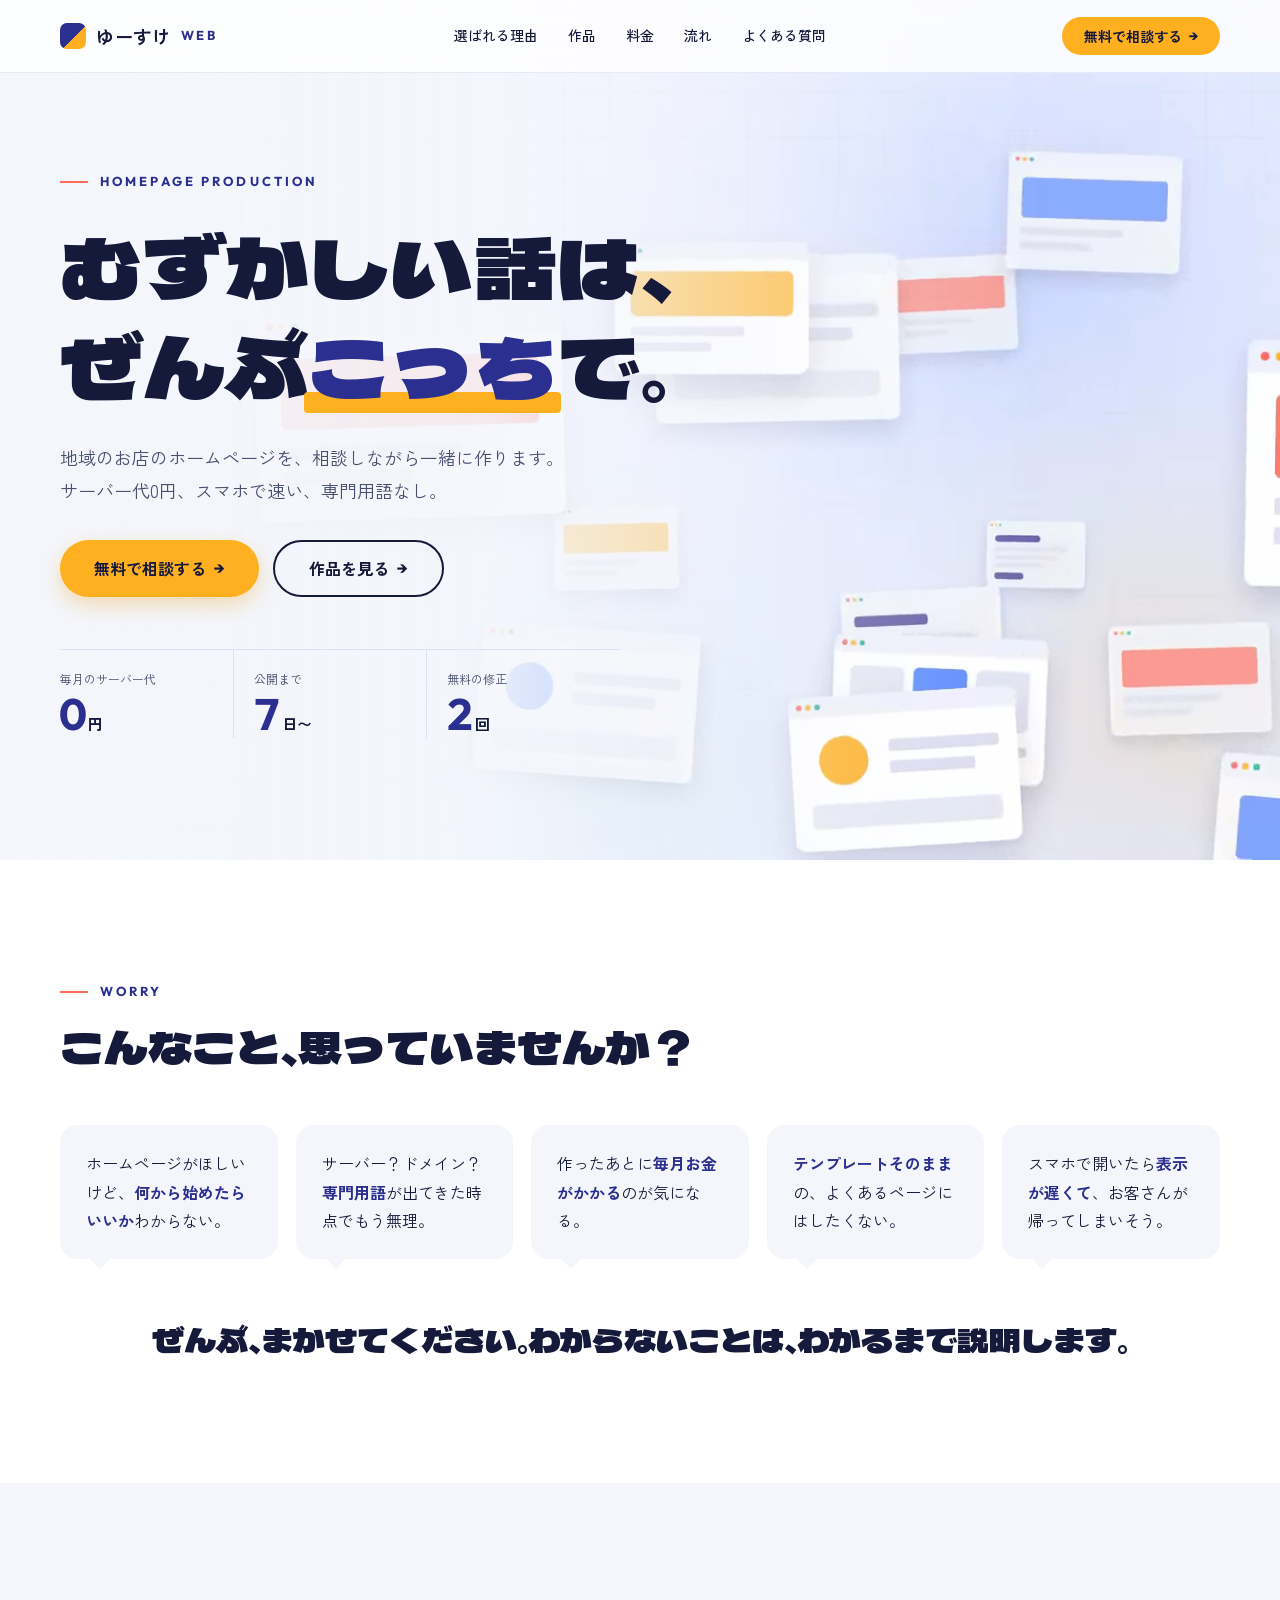
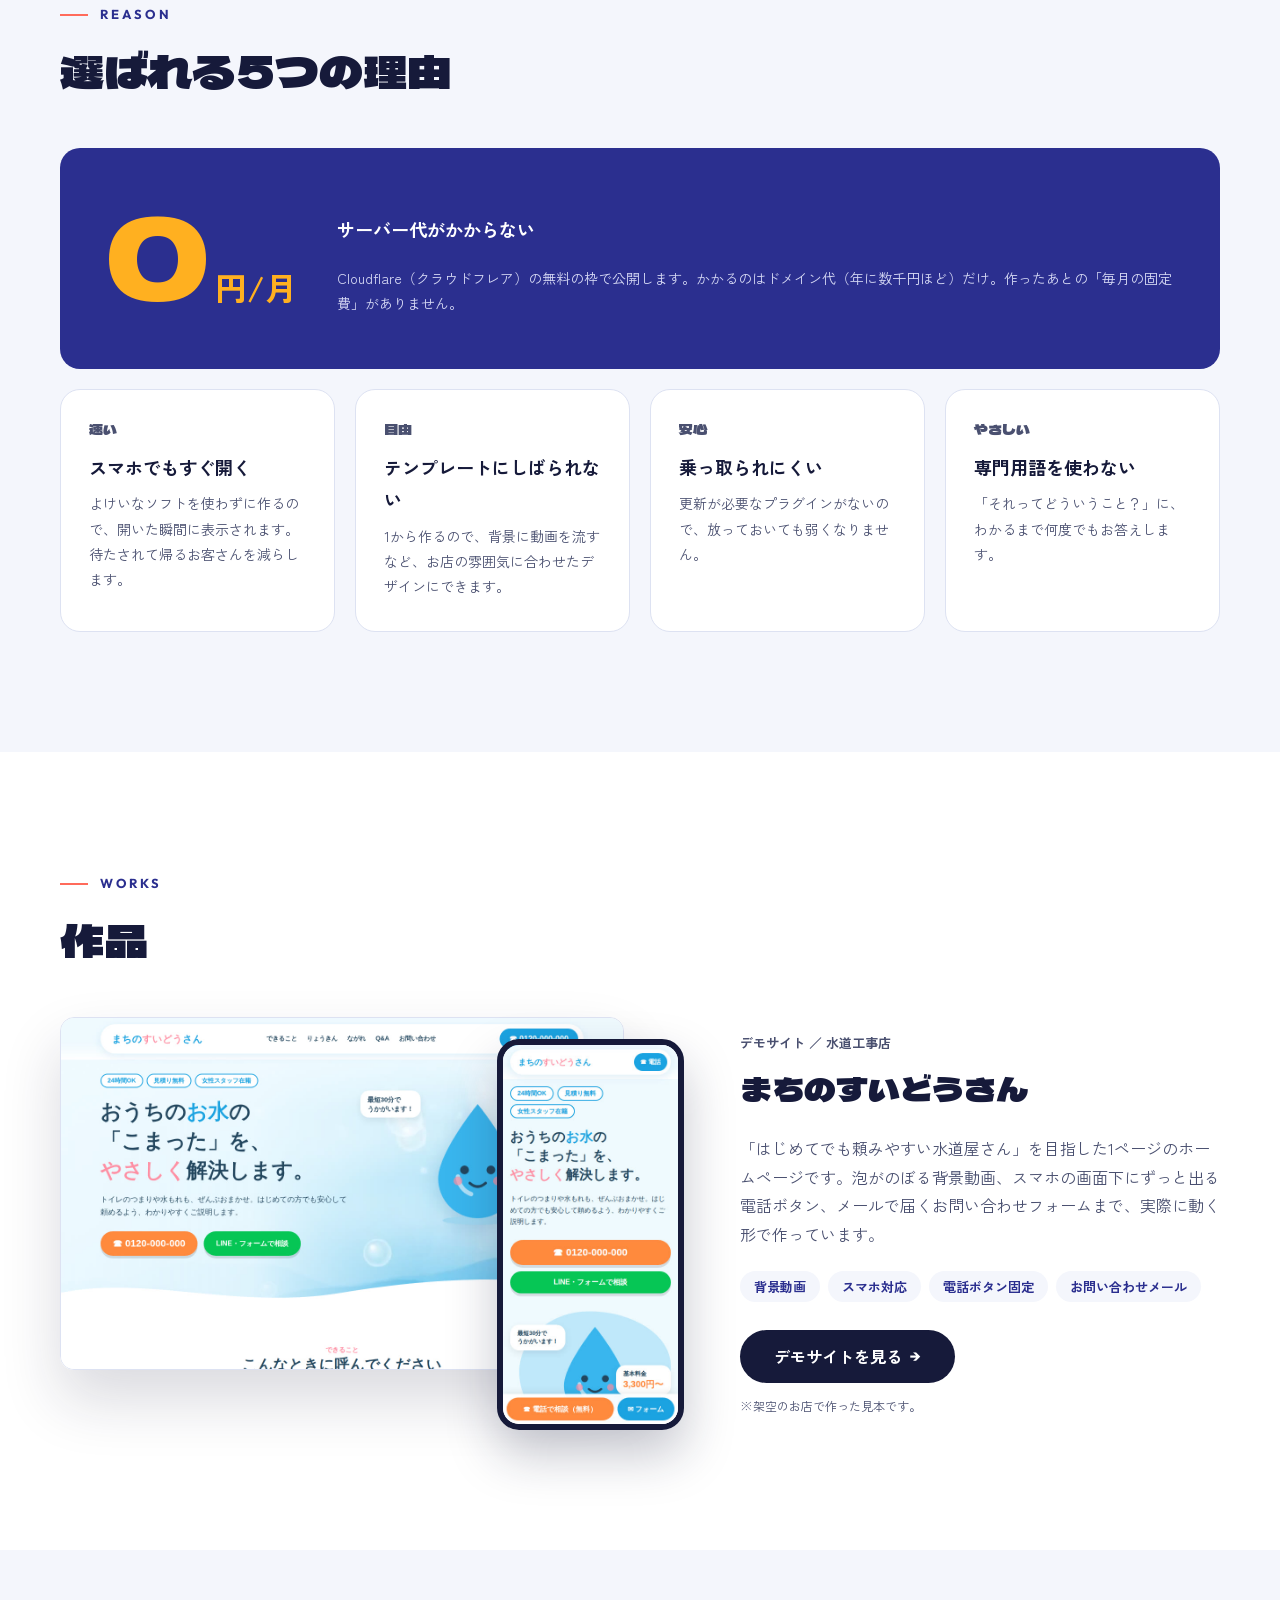
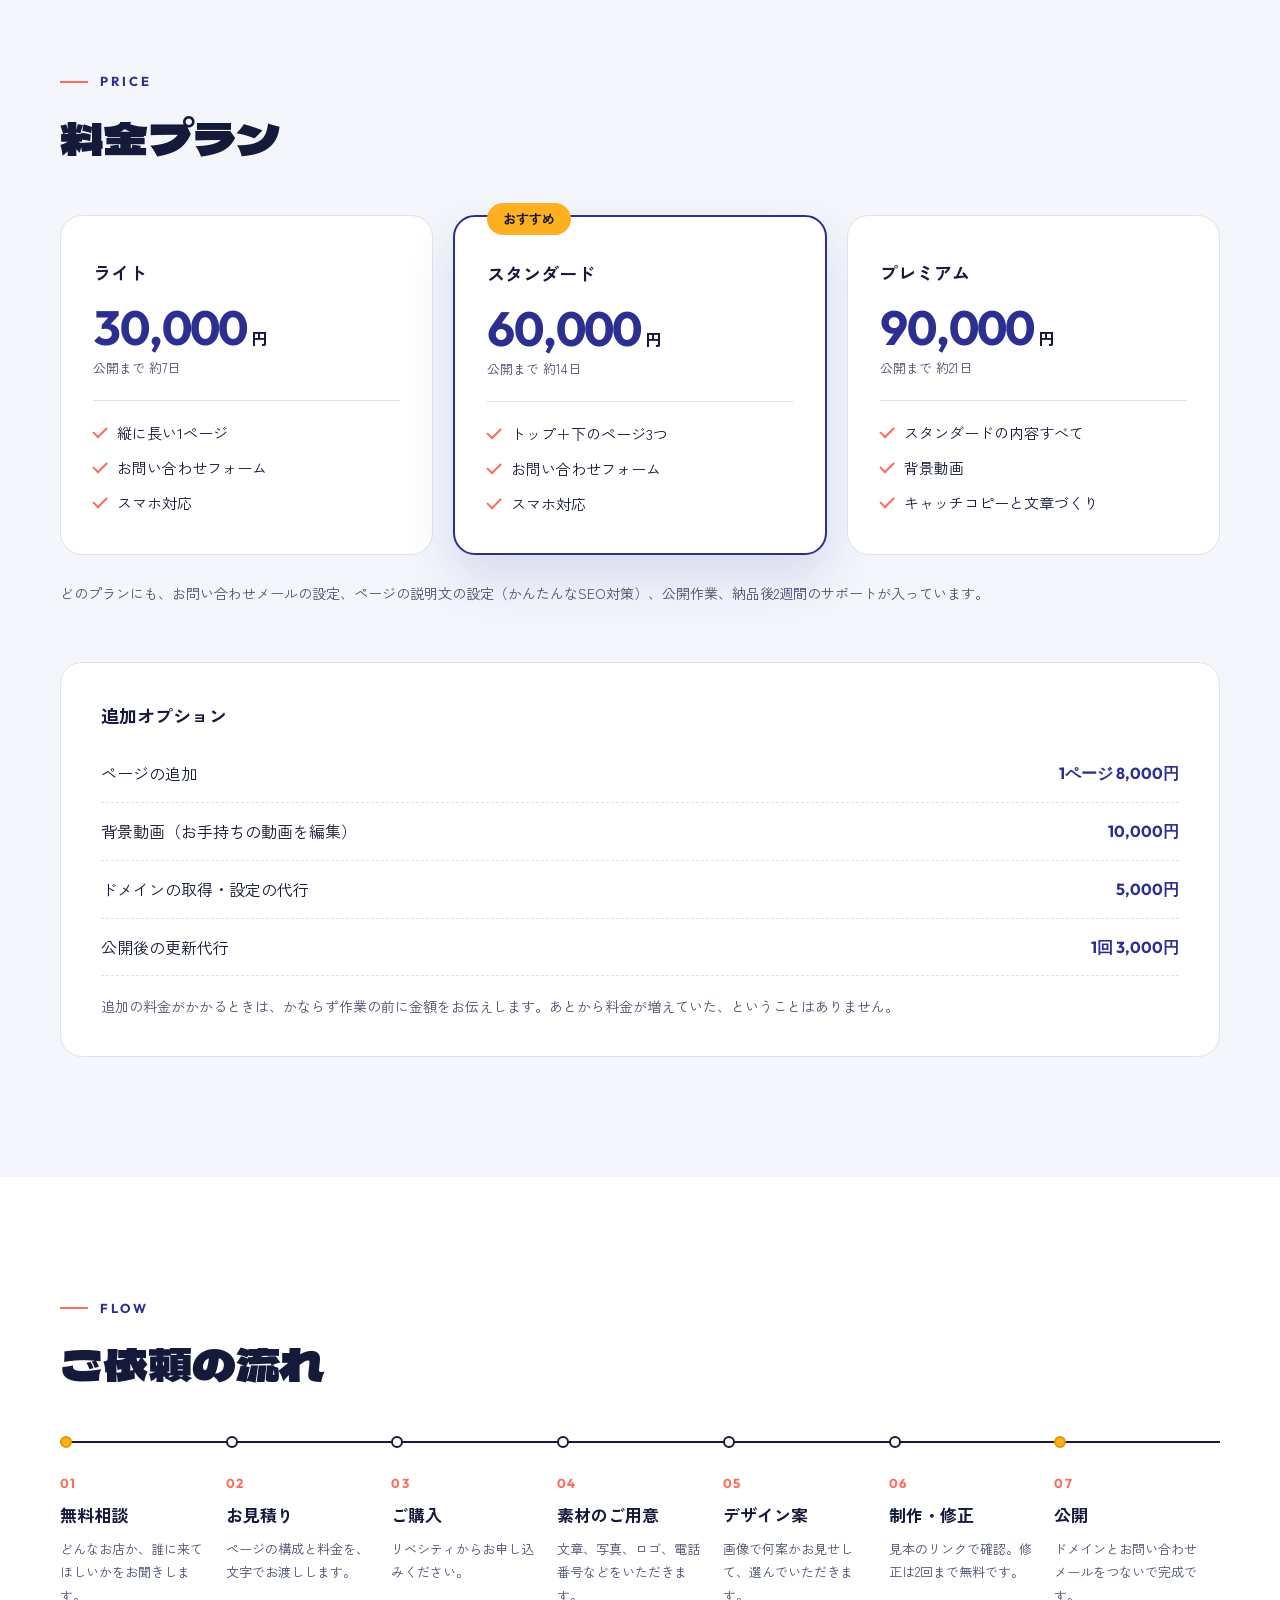
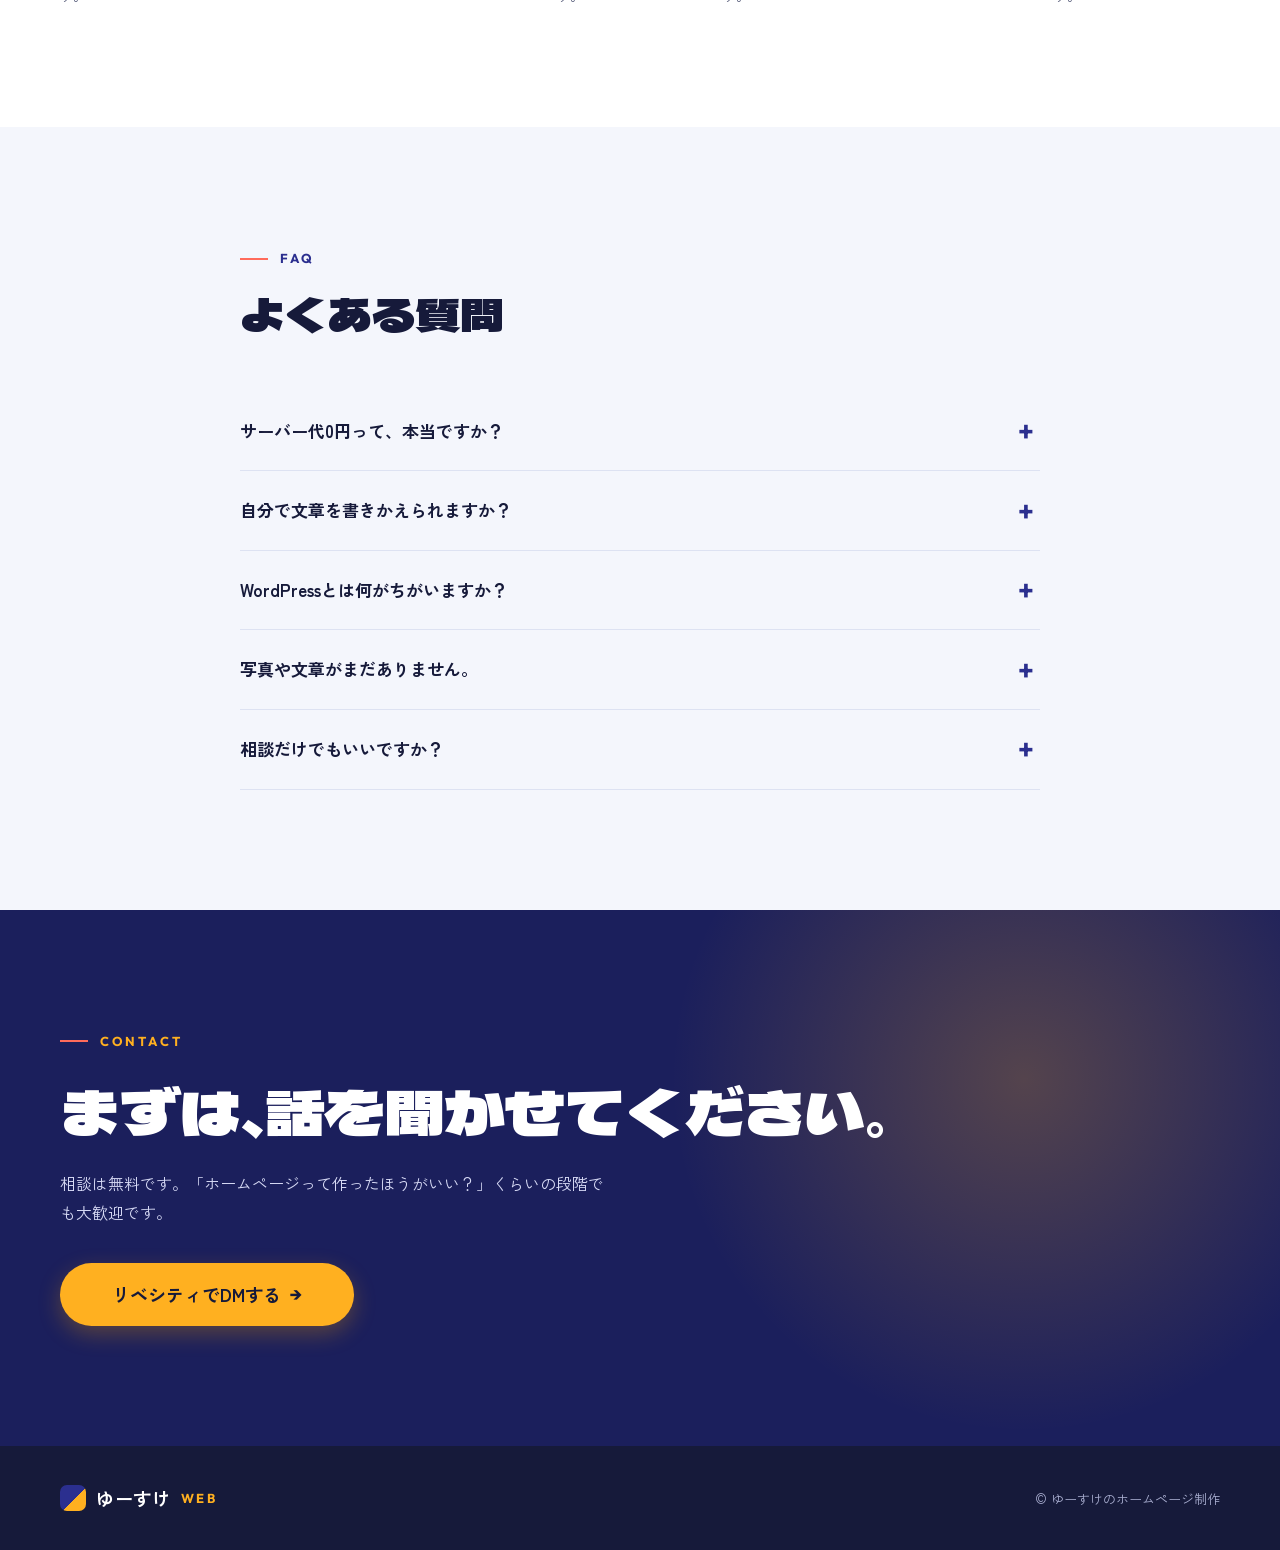
==== portfolio/public/index.html @ 5f26a8ae "自分のホームページ制作サービスのサイトを追加 portfolio/ 以下に、ホームページ制作サービスの紹介サイトを追加。 - 浮かぶブラウザ窓の背景動画（12秒ループ、WebM と MP4） - お悩" ====
<!DOCTYPE html>
<html lang="ja">
<head>
<meta charset="UTF-8">
<meta name="viewport" content="width=device-width, initial-scale=1, viewport-fit=cover">
<title>ゆーすけのホームページ制作</title>
<meta name="description" content="サーバー代0円、スマホで速い、専門用語なし。地域のお店のホームページを、相談しながら一緒に作ります。">
<meta name="theme-color" content="#2b2f8f">
<link rel="preconnect" href="https://fonts.googleapis.com">
<link rel="preconnect" href="https://fonts.gstatic.com" crossorigin>
<link href="https://fonts.googleapis.com/css2?family=Dela+Gothic+One&family=Outfit:wght@500;700&family=Zen+Kaku+Gothic+New:wght@400;500;700&display=swap" rel="stylesheet">
<link rel="stylesheet" href="style.css">
</head>
<body>

<header class="header">
  <div class="wrap header__bar">
    <a href="#top" class="logo"><span class="logo__mark" aria-hidden="true"></span>ゆーすけ<span class="logo__en">WEB</span></a>
    <nav class="nav" aria-label="メインメニュー">
      <a href="#reason">選ばれる理由</a>
      <a href="#works">作品</a>
      <a href="#price">料金</a>
      <a href="#flow">流れ</a>
      <a href="#faq">よくある質問</a>
    </nav>
    <a href="#contact" class="btn btn--sun btn--sm">無料で相談する</a>
  </div>
</header>

<main id="top">

  <!-- ファーストビュー -->
  <section class="hero">
    <div class="hero__media" aria-hidden="true">
      <video class="hero__video" autoplay muted loop playsinline preload="auto" poster="assets/poster.jpg">
        <source src="assets/hero.webm" type="video/webm">
        <source src="assets/hero.mp4" type="video/mp4">
      </video>
    </div>
    <div class="wrap hero__inner">
      <p class="eyebrow">HOMEPAGE PRODUCTION</p>
      <h1 class="hero__title">むずかしい話は、<br>ぜんぶ<span class="mark">こっち</span>で。</h1>
      <p class="hero__lead">地域のお店のホームページを、相談しながら一緒に作ります。<br>サーバー代0円、スマホで速い、専門用語なし。</p>
      <div class="hero__btns">
        <a href="#contact" class="btn btn--sun">無料で相談する</a>
        <a href="#works" class="btn btn--ghost">作品を見る</a>
      </div>
      <ul class="facts">
        <li><span class="facts__label">毎月のサーバー代</span><span class="facts__num">0<small>円</small></span></li>
        <li><span class="facts__label">公開まで</span><span class="facts__num">7<small>日〜</small></span></li>
        <li><span class="facts__label">無料の修正</span><span class="facts__num">2<small>回</small></span></li>
      </ul>
    </div>
  </section>

  <!-- お悩み -->
  <section class="section" id="worry">
    <div class="wrap">
      <p class="eyebrow">WORRY</p>
      <h2 class="title">こんなこと、思っていませんか？</h2>
      <ul class="voices">
        <li>ホームページがほしいけど、<b>何から始めたらいいか</b>わからない。</li>
        <li>サーバー？ドメイン？<b>専門用語</b>が出てきた時点でもう無理。</li>
        <li>作ったあとに<b>毎月お金がかかる</b>のが気になる。</li>
        <li><b>テンプレートそのまま</b>の、よくあるページにはしたくない。</li>
        <li>スマホで開いたら<b>表示が遅くて</b>、お客さんが帰ってしまいそう。</li>
      </ul>
      <p class="worry__answer">ぜんぶ、まかせてください。<br class="sp">わからないことは、わかるまで説明します。</p>
    </div>
  </section>

  <!-- 選ばれる理由 -->
  <section class="section section--paper" id="reason">
    <div class="wrap">
      <p class="eyebrow">REASON</p>
      <h2 class="title">選ばれる5つの理由</h2>
      <div class="reasons">
        <article class="reason reason--big">
          <p class="reason__key">0<small>円/月</small></p>
          <h3>サーバー代がかからない</h3>
          <p>Cloudflare（クラウドフレア）の無料の枠で公開します。かかるのはドメイン代（年に数千円ほど）だけ。作ったあとの「毎月の固定費」がありません。</p>
        </article>
        <article class="reason">
          <p class="reason__key">速い</p>
          <h3>スマホでもすぐ開く</h3>
          <p>よけいなソフトを使わずに作るので、開いた瞬間に表示されます。待たされて帰るお客さんを減らします。</p>
        </article>
        <article class="reason">
          <p class="reason__key">自由</p>
          <h3>テンプレートにしばられない</h3>
          <p>1から作るので、背景に動画を流すなど、お店の雰囲気に合わせたデザインにできます。</p>
        </article>
        <article class="reason">
          <p class="reason__key">安心</p>
          <h3>乗っ取られにくい</h3>
          <p>更新が必要なプラグインがないので、放っておいても弱くなりません。</p>
        </article>
        <article class="reason">
          <p class="reason__key">やさしい</p>
          <h3>専門用語を使わない</h3>
          <p>「それってどういうこと？」に、わかるまで何度でもお答えします。</p>
        </article>
      </div>
    </div>
  </section>

  <!-- 作品 -->
  <section class="section" id="works">
    <div class="wrap">
      <p class="eyebrow">WORKS</p>
      <h2 class="title">作品</h2>
      <article class="work">
        <div class="work__shots">
          <figure class="work__pc"><img src="assets/work-suidou-pc.jpg" width="1280" height="800" alt="水道工事店のホームページ（パソコン表示）" loading="lazy"></figure>
          <figure class="work__sp"><img src="assets/work-suidou-sp.jpg" width="390" height="844" alt="水道工事店のホームページ（スマホ表示）" loading="lazy"></figure>
        </div>
        <div class="work__body">
          <p class="work__tag">デモサイト ／ 水道工事店</p>
          <h3>まちのすいどうさん</h3>
          <p>「はじめてでも頼みやすい水道屋さん」を目指した1ページのホームページです。泡がのぼる背景動画、スマホの画面下にずっと出る電話ボタン、メールで届くお問い合わせフォームまで、実際に動く形で作っています。</p>
          <ul class="work__points">
            <li>背景動画</li><li>スマホ対応</li><li>電話ボタン固定</li><li>お問い合わせメール</li>
          </ul>
          <a href="#" class="btn btn--ink">デモサイトを見る</a>
          <p class="work__note">※架空のお店で作った見本です。</p>
        </div>
      </article>
    </div>
  </section>

  <!-- 料金 -->
  <section class="section section--paper" id="price">
    <div class="wrap">
      <p class="eyebrow">PRICE</p>
      <h2 class="title">料金プラン</h2>
      <div class="plans">
        <article class="plan">
          <h3 class="plan__name">ライト</h3>
          <p class="plan__price">30,000<small>円</small></p>
          <p class="plan__days">公開まで 約7日</p>
          <ul class="plan__list">
            <li>縦に長い1ページ</li>
            <li>お問い合わせフォーム</li>
            <li>スマホ対応</li>
          </ul>
        </article>
        <article class="plan plan--pick">
          <p class="plan__badge">おすすめ</p>
          <h3 class="plan__name">スタンダード</h3>
          <p class="plan__price">60,000<small>円</small></p>
          <p class="plan__days">公開まで 約14日</p>
          <ul class="plan__list">
            <li>トップ＋下のページ3つ</li>
            <li>お問い合わせフォーム</li>
            <li>スマホ対応</li>
          </ul>
        </article>
        <article class="plan">
          <h3 class="plan__name">プレミアム</h3>
          <p class="plan__price">90,000<small>円</small></p>
          <p class="plan__days">公開まで 約21日</p>
          <ul class="plan__list">
            <li>スタンダードの内容すべて</li>
            <li>背景動画</li>
            <li>キャッチコピーと文章づくり</li>
          </ul>
        </article>
      </div>
      <p class="plans__common">どのプランにも、お問い合わせメールの設定、ページの説明文の設定（かんたんなSEO対策）、公開作業、納品後2週間のサポートが入っています。</p>

      <div class="options">
        <h3>追加オプション</h3>
        <dl>
          <div><dt>ページの追加</dt><dd>1ページ 8,000円</dd></div>
          <div><dt>背景動画（お手持ちの動画を編集）</dt><dd>10,000円</dd></div>
          <div><dt>ドメインの取得・設定の代行</dt><dd>5,000円</dd></div>
          <div><dt>公開後の更新代行</dt><dd>1回 3,000円</dd></div>
        </dl>
        <p>追加の料金がかかるときは、かならず作業の前に金額をお伝えします。あとから料金が増えていた、ということはありません。</p>
      </div>
    </div>
  </section>

  <!-- 流れ -->
  <section class="section" id="flow">
    <div class="wrap">
      <p class="eyebrow">FLOW</p>
      <h2 class="title">ご依頼の流れ</h2>
      <ol class="flow">
        <li><span class="flow__n">01</span><h3>無料相談</h3><p>どんなお店か、誰に来てほしいかをお聞きします。</p></li>
        <li><span class="flow__n">02</span><h3>お見積り</h3><p>ページの構成と料金を、文字でお渡しします。</p></li>
        <li><span class="flow__n">03</span><h3>ご購入</h3><p>リベシティからお申し込みください。</p></li>
        <li><span class="flow__n">04</span><h3>素材のご用意</h3><p>文章、写真、ロゴ、電話番号などをいただきます。</p></li>
        <li><span class="flow__n">05</span><h3>デザイン案</h3><p>画像で何案かお見せして、選んでいただきます。</p></li>
        <li><span class="flow__n">06</span><h3>制作・修正</h3><p>見本のリンクで確認。修正は2回まで無料です。</p></li>
        <li><span class="flow__n">07</span><h3>公開</h3><p>ドメインとお問い合わせメールをつないで完成です。</p></li>
      </ol>
    </div>
  </section>

  <!-- よくある質問 -->
  <section class="section section--paper" id="faq">
    <div class="wrap wrap--narrow">
      <p class="eyebrow">FAQ</p>
      <h2 class="title">よくある質問</h2>
      <div class="faq">
        <details><summary>サーバー代0円って、本当ですか？</summary><p>はい。Cloudflareの無料の枠で公開します。かかるのはドメイン代（年に数千円ほど）だけです。アクセスがとても多いサイトや、特別な機能が必要な場合は、先にご相談します。</p></details>
        <details><summary>自分で文章を書きかえられますか？</summary><p>いまの作り方では、書きかえは「更新代行」でお受けしています。ブログやお知らせを自分で書きたい方には、管理画面をつける方法もご提案できます。</p></details>
        <details><summary>WordPressとは何がちがいますか？</summary><p>WordPressは自分で更新しやすい反面、サーバー代やプラグインの更新が必要です。こちらは更新の手間と固定費がかからないかわりに、ページの書きかえは制作側で行います。</p></details>
        <details><summary>写真や文章がまだありません。</summary><p>大丈夫です。何を書けばいいか、どんな写真があればいいかから一緒に考えます。プレミアムプランでは文章づくりもお手伝いします。</p></details>
        <details><summary>相談だけでもいいですか？</summary><p>もちろんです。「まだ何も決まっていない」段階でもお気軽にどうぞ。</p></details>
      </div>
    </div>
  </section>

  <!-- 相談 -->
  <section class="contact" id="contact">
    <div class="wrap contact__inner">
      <p class="eyebrow eyebrow--light">CONTACT</p>
      <h2 class="contact__title">まずは、話を<br class="sp">聞かせてください。</h2>
      <p class="contact__lead">相談は無料です。「ホームページって作ったほうがいい？」くらいの段階でも大歓迎です。</p>
      <a href="#" class="btn btn--sun btn--lg">リベシティでDMする</a>
    </div>
  </section>

</main>

<footer class="footer">
  <div class="wrap footer__inner">
    <a href="#top" class="logo logo--light"><span class="logo__mark" aria-hidden="true"></span>ゆーすけ<span class="logo__en">WEB</span></a>
    <p>&copy; ゆーすけのホームページ制作</p>
  </div>
</footer>

<script>
  if (window.matchMedia('(prefers-reduced-motion: reduce)').matches) {
    var v = document.querySelector('.hero__video');
    if (v) { v.removeAttribute('autoplay'); v.pause(); }
  }
</script>
</body>
</html>
---- portfolio/public/style.css ----
/* ゆーすけのホームページ制作 */
:root {
  --indigo: #2b2f8f;
  --indigo-deep: #1b1f5c;
  --ink: #161a3a;
  --ink-soft: #4a5070;
  --paper: #f4f6fc;
  --line: #dde2f2;
  --sun: #ffb020;
  --sun-deep: #e89400;
  --coral: #ff6b5b;
  --white: #fff;
  --font-body: "Zen Kaku Gothic New", "Hiragino Kaku Gothic ProN", "Hiragino Sans", "Meiryo", sans-serif;
  --font-display: "Dela Gothic One", "Hiragino Kaku Gothic StdN", "Hiragino Sans", sans-serif;
  --font-en: "Outfit", "Helvetica Neue", Arial, sans-serif;
}

*, *::before, *::after { box-sizing: border-box; }
* { margin: 0; padding: 0; }
html { scroll-behavior: smooth; scroll-padding-top: 80px; }
body { font-family: var(--font-body); color: var(--ink); background: var(--white); line-height: 1.8; -webkit-text-size-adjust: 100%; }
a { color: inherit; text-decoration: none; }
ul, ol { list-style: none; }
img { display: block; max-width: 100%; height: auto; }
.sp { display: none; }

.wrap { width: min(1160px, 100% - 40px); margin-inline: auto; }
.wrap--narrow { width: min(800px, 100% - 40px); }

/* ---------- ボタン ---------- */
.btn {
  display: inline-flex; align-items: center; justify-content: center; gap: .5em;
  font-weight: 700; border-radius: 999px; padding: 16px 34px; line-height: 1.3;
  transition: transform .2s, background-color .2s, color .2s, box-shadow .2s;
}
.btn:focus-visible { outline: 3px solid var(--sun); outline-offset: 3px; }
.btn--sun { background: var(--sun); color: var(--ink); box-shadow: 0 8px 22px rgba(232, 148, 0, .3); }
.btn--sun:hover { background: var(--sun-deep); transform: translateY(-2px); }
.btn--ghost { border: 2px solid var(--ink); }
.btn--ghost:hover { background: var(--ink); color: var(--white); }
.btn--ink { background: var(--ink); color: var(--white); }
.btn--ink:hover { background: var(--indigo); }
.btn--sm { padding: 10px 22px; font-size: 14px; box-shadow: none; }
.btn--lg { padding: 20px 52px; font-size: 18px; }
.btn::after { content: "→"; font-family: var(--font-en); transition: transform .2s; }
.btn:hover::after { transform: translateX(4px); }

/* ---------- 見出し ---------- */
.eyebrow { font-family: var(--font-en); font-weight: 700; font-size: 13px; letter-spacing: .24em; color: var(--indigo); display: flex; align-items: center; gap: 12px; }
.eyebrow::before { content: ""; width: 28px; height: 2px; background: var(--coral); }
.eyebrow--light { color: var(--sun); }
.title { font-family: var(--font-display); font-weight: 400; font-size: clamp(28px, 4vw, 44px); line-height: 1.35; margin: 14px 0 48px; text-wrap: balance; }

/* ---------- ヘッダー ---------- */
.header { position: fixed; top: 0; left: 0; right: 0; z-index: 50; padding-top: env(safe-area-inset-top, 0px); background: rgba(255, 255, 255, .82); backdrop-filter: blur(12px); -webkit-backdrop-filter: blur(12px); border-bottom: 1px solid rgba(221, 226, 242, .7); }
.header__bar { display: flex; align-items: center; justify-content: space-between; gap: 24px; height: 72px; }
.logo { display: inline-flex; align-items: center; gap: 10px; font-weight: 700; font-size: 18px; letter-spacing: .04em; }
.logo__mark { width: 26px; height: 26px; border-radius: 7px; background: linear-gradient(135deg, var(--indigo) 0 55%, var(--sun) 55%); }
.logo__en { font-family: var(--font-en); font-size: 13px; letter-spacing: .2em; color: var(--indigo); }
.logo--light { color: var(--white); }
.logo--light .logo__en { color: var(--sun); }
.nav { display: flex; gap: 30px; font-size: 14px; font-weight: 500; }
.nav a { position: relative; }
.nav a::after { content: ""; position: absolute; left: 0; right: 0; bottom: -4px; height: 2px; background: var(--coral); transform: scaleX(0); transition: transform .2s; }
.nav a:hover::after { transform: scaleX(1); }

/* ---------- ファーストビュー ---------- */
.hero { position: relative; min-height: min(860px, 100svh); display: flex; align-items: center; overflow: hidden; background: var(--paper); padding: 120px 0 72px; }
.hero__media { position: absolute; inset: 0; }
.hero__video { width: 100%; height: 100%; object-fit: cover; }
.hero__media::after { content: ""; position: absolute; inset: 0; background: linear-gradient(90deg, rgba(244, 246, 252, .97) 0%, rgba(244, 246, 252, .9) 38%, rgba(244, 246, 252, .2) 66%, rgba(244, 246, 252, 0) 82%); }
.hero__inner { position: relative; }
.hero__title { font-family: var(--font-display); font-weight: 400; font-size: clamp(40px, 6.4vw, 84px); line-height: 1.22; letter-spacing: .01em; margin: 22px 0 26px; }
.mark { position: relative; color: var(--indigo); }
.mark::after { content: ""; position: absolute; left: -.05em; right: -.05em; bottom: .14em; height: .26em; background: var(--sun); z-index: -1; border-radius: 4px; }
.hero__title .mark { isolation: isolate; }
.hero__lead { font-size: clamp(15px, 1.5vw, 18px); color: var(--ink-soft); max-width: 34em; }
.hero__btns { display: flex; flex-wrap: wrap; gap: 14px; margin-top: 34px; }
.facts { display: flex; flex-wrap: wrap; gap: 0; margin-top: 52px; max-width: 560px; border-top: 1px solid var(--line); }
.facts li { flex: 1 1 0; min-width: 140px; padding: 18px 20px 0 0; }
.facts li + li { padding-left: 20px; border-left: 1px solid var(--line); }
.facts__label { display: block; font-size: 12px; color: var(--ink-soft); }
.facts__num { font-family: var(--font-en); font-weight: 700; font-size: 44px; line-height: 1.1; color: var(--indigo); font-variant-numeric: tabular-nums; }
.facts__num small { font-family: var(--font-body); font-size: 15px; margin-left: 2px; color: var(--ink); }

/* ---------- セクション ---------- */
.section { padding: 120px 0; }
.section--paper { background: var(--paper); }

/* お悩み */
.voices { display: grid; grid-template-columns: repeat(auto-fit, minmax(190px, 1fr)); gap: 18px; }
.voices li { position: relative; background: var(--paper); border-radius: 18px; padding: 24px 26px; font-size: 16px; }
.voices li::after { content: ""; position: absolute; left: 30px; bottom: -10px; border: 10px solid transparent; border-top-color: var(--paper); border-bottom: 0; }
.voices b { color: var(--indigo); }
.worry__answer { margin-top: 56px; font-family: var(--font-display); font-size: clamp(22px, 3vw, 32px); line-height: 1.5; text-align: center; }

/* 選ばれる理由 */
.reasons { display: grid; grid-template-columns: repeat(4, 1fr); gap: 20px; }
.reason { background: var(--white); border-radius: 20px; padding: 32px 28px; border: 1px solid var(--line); }
.reason--big { grid-column: span 4; display: grid; grid-template-columns: auto 1fr; column-gap: 40px; align-items: center; background: var(--indigo); color: var(--white); border: 0; padding: 40px 44px; }
.reason--big .reason__key { grid-row: span 2; color: var(--sun); font-size: clamp(64px, 9vw, 120px); }
.reason--big h3 { font-size: 24px; align-self: end; }
.reason--big p:not(.reason__key) { color: #d7daf5; }
.reason__key { font-family: var(--font-display); font-size: 34px; line-height: 1.1; color: var(--indigo); margin-bottom: 14px; }
.reason__key small { font-family: var(--font-body); font-weight: 700; font-size: .28em; margin-left: 4px; }
.reason h3 { font-size: 18px; margin-bottom: 8px; }
.reason p { font-size: 14px; color: var(--ink-soft); }

/* 作品 */
.work { display: grid; grid-template-columns: 1.3fr 1fr; gap: 56px; align-items: center; }
.work__shots { position: relative; padding: 0 60px 60px 0; }
.work__pc { border-radius: 14px; overflow: hidden; box-shadow: 0 30px 60px rgba(22, 26, 58, .16); border: 1px solid var(--line); }
.work__sp { position: absolute; right: 0; bottom: 0; width: 30%; border-radius: 22px; overflow: hidden; border: 6px solid var(--ink); box-shadow: 0 24px 50px rgba(22, 26, 58, .25); }
.work__tag { font-size: 13px; font-weight: 700; color: var(--coral); }
.work__body h3 { font-family: var(--font-display); font-weight: 400; font-size: 32px; margin: 6px 0 16px; }
.work__body > p { color: var(--ink-soft); }
.work__points { display: flex; flex-wrap: wrap; gap: 8px; margin: 22px 0 28px; }
.work__points li { font-size: 13px; font-weight: 700; padding: 4px 14px; border-radius: 999px; background: var(--paper); color: var(--indigo); }
.work__note { font-size: 12px; color: var(--ink-soft); margin-top: 12px; }

/* 料金 */
.plans { display: grid; grid-template-columns: repeat(3, 1fr); gap: 20px; align-items: stretch; }
.plan { position: relative; background: var(--white); border-radius: 22px; padding: 40px 32px 36px; border: 1px solid var(--line); display: flex; flex-direction: column; }
.plan--pick { border: 2px solid var(--indigo); box-shadow: 0 24px 50px rgba(43, 47, 143, .14); }
.plan__badge { position: absolute; top: -14px; left: 32px; background: var(--sun); color: var(--ink); font-size: 13px; font-weight: 700; padding: 4px 16px; border-radius: 999px; }
.plan__name { font-size: 18px; }
.plan__price { font-family: var(--font-en); font-weight: 700; font-size: 48px; line-height: 1.2; margin-top: 10px; color: var(--indigo); font-variant-numeric: tabular-nums; }
.plan__price small { font-family: var(--font-body); font-size: 16px; color: var(--ink); margin-left: 4px; }
.plan__days { font-size: 13px; color: var(--ink-soft); padding-bottom: 20px; border-bottom: 1px solid var(--line); }
.plan__list { margin-top: 18px; display: grid; gap: 8px; font-size: 15px; }
.plan__list li { padding-left: 1.6em; position: relative; }
.plan__list li::before { content: ""; position: absolute; left: 0; top: .55em; width: .9em; height: .5em; border-left: 2px solid var(--coral); border-bottom: 2px solid var(--coral); transform: rotate(-45deg); }
.plans__common { margin-top: 26px; font-size: 14px; color: var(--ink-soft); }
.options { margin-top: 56px; background: var(--white); border-radius: 22px; padding: 36px 40px; border: 1px solid var(--line); }
.options h3 { font-size: 18px; margin-bottom: 14px; }
.options dl > div { display: flex; justify-content: space-between; gap: 16px; padding: 14px 0; border-bottom: 1px dashed var(--line); }
.options dd { font-family: var(--font-en); font-weight: 700; color: var(--indigo); white-space: nowrap; }
.options p { margin-top: 18px; font-size: 14px; color: var(--ink-soft); }

/* 流れ */
.flow { display: grid; grid-template-columns: repeat(7, 1fr); gap: 0; border-top: 2px solid var(--ink); }
.flow li { padding: 24px 16px 0 0; position: relative; }
.flow li::before { content: ""; position: absolute; top: -7px; left: 0; width: 12px; height: 12px; border-radius: 50%; background: var(--white); border: 2px solid var(--ink); }
.flow li:first-child::before, .flow li:last-child::before { background: var(--sun); border-color: var(--sun-deep); }
.flow__n { font-family: var(--font-en); font-weight: 700; font-size: 13px; color: var(--coral); letter-spacing: .1em; }
.flow h3 { font-size: 17px; margin: 4px 0 6px; }
.flow p { font-size: 13px; color: var(--ink-soft); }

/* FAQ */
.faq details { border-bottom: 1px solid var(--line); }
.faq summary { cursor: pointer; list-style: none; padding: 24px 48px 24px 0; font-weight: 700; font-size: 17px; position: relative; }
.faq summary::-webkit-details-marker { display: none; }
.faq summary::after { content: "+"; position: absolute; right: 6px; top: 50%; transform: translateY(-50%); font-family: var(--font-en); font-size: 28px; color: var(--indigo); transition: transform .2s; }
.faq details[open] summary::after { transform: translateY(-50%) rotate(45deg); }
.faq summary:focus-visible { outline: 2px solid var(--indigo); outline-offset: 4px; }
.faq details p { padding: 0 0 26px; color: var(--ink-soft); }

/* 相談 */
.contact { position: relative; overflow: hidden; background: var(--indigo-deep); color: var(--white); padding: 120px 0; }
.contact::before { content: ""; position: absolute; right: -10%; top: -40%; width: 60%; aspect-ratio: 1; border-radius: 50%; background: radial-gradient(circle, rgba(255, 176, 32, .25), transparent 65%); }
.contact__inner { position: relative; }
.contact__title { font-family: var(--font-display); font-weight: 400; font-size: clamp(32px, 5vw, 60px); line-height: 1.3; margin: 18px 0 20px; }
.contact__lead { color: #d7daf5; max-width: 34em; margin-bottom: 36px; }

/* フッター */
.footer { background: var(--ink); color: #a9aed0; padding: 36px 0 calc(36px + env(safe-area-inset-bottom, 0px)); font-size: 13px; }
.footer__inner { display: flex; align-items: center; justify-content: space-between; gap: 16px; flex-wrap: wrap; }

/* ---------- 動きを減らす設定 ---------- */
@media (prefers-reduced-motion: reduce) {
  html { scroll-behavior: auto; }
  .btn, .btn::after, .nav a::after { transition: none; }
}

/* ---------- レスポンシブ ---------- */
@media (max-width: 1000px) {
  .nav { display: none; }
  .reasons { grid-template-columns: repeat(2, 1fr); }
  .reason--big { grid-column: span 2; }
  .work { grid-template-columns: 1fr; gap: 40px; }
  .plans { grid-template-columns: 1fr; max-width: 520px; }
  .flow { grid-template-columns: 1fr; border-top: 0; border-left: 2px solid var(--ink); padding-left: 24px; gap: 22px; }
  .flow li { padding: 0; }
  .flow li::before { top: 6px; left: -32px; }
  .hero__media::after { background: linear-gradient(180deg, rgba(244, 246, 252, .95) 0%, rgba(244, 246, 252, .9) 60%, rgba(244, 246, 252, .55) 100%); }
}

@media (max-width: 600px) {
  .sp { display: inline; }
  .wrap, .wrap--narrow { width: calc(100% - 32px); }
  .header__bar { height: 62px; }
  .logo { font-size: 16px; }
  .btn--sm { padding: 8px 16px; font-size: 13px; }
  .btn--sm::after { display: none; }
  .hero { padding: 100px 0 56px; min-height: 0; }
  .hero__btns .btn { flex: 1 1 100%; }
  .facts li { min-width: 0; padding-right: 10px; }
  .facts li + li { padding-left: 12px; }
  .facts__num { font-size: 32px; }
  .section, .contact { padding: 80px 0; }
  .title { margin-bottom: 32px; }
  .reasons { grid-template-columns: 1fr; }
  .reason--big { grid-column: auto; grid-template-columns: 1fr; padding: 32px 28px; }
  .reason--big .reason__key { grid-row: auto; }
  .work__shots { padding: 0 34px 40px 0; }
  .options { padding: 28px 22px; }
  .options dl > div { flex-direction: column; gap: 2px; }
  .btn--lg { width: 100%; padding: 18px 24px; }
}
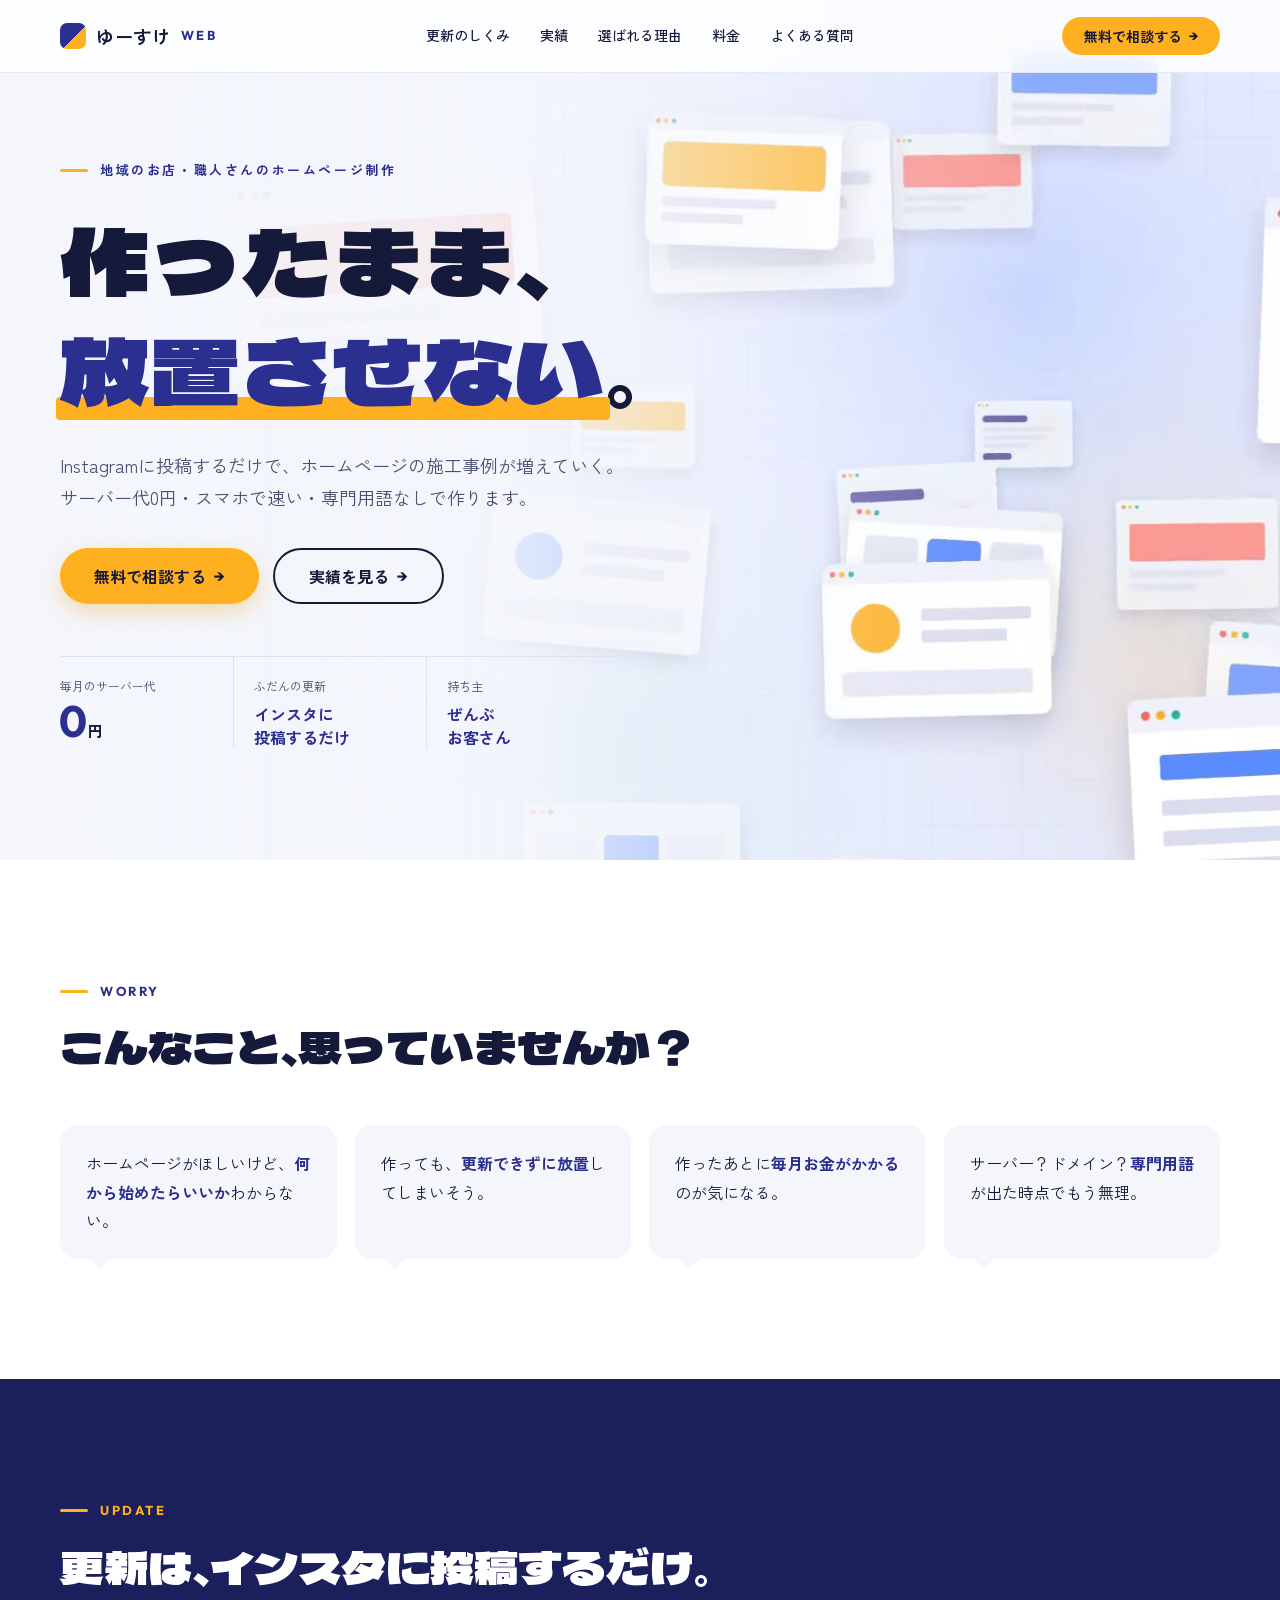
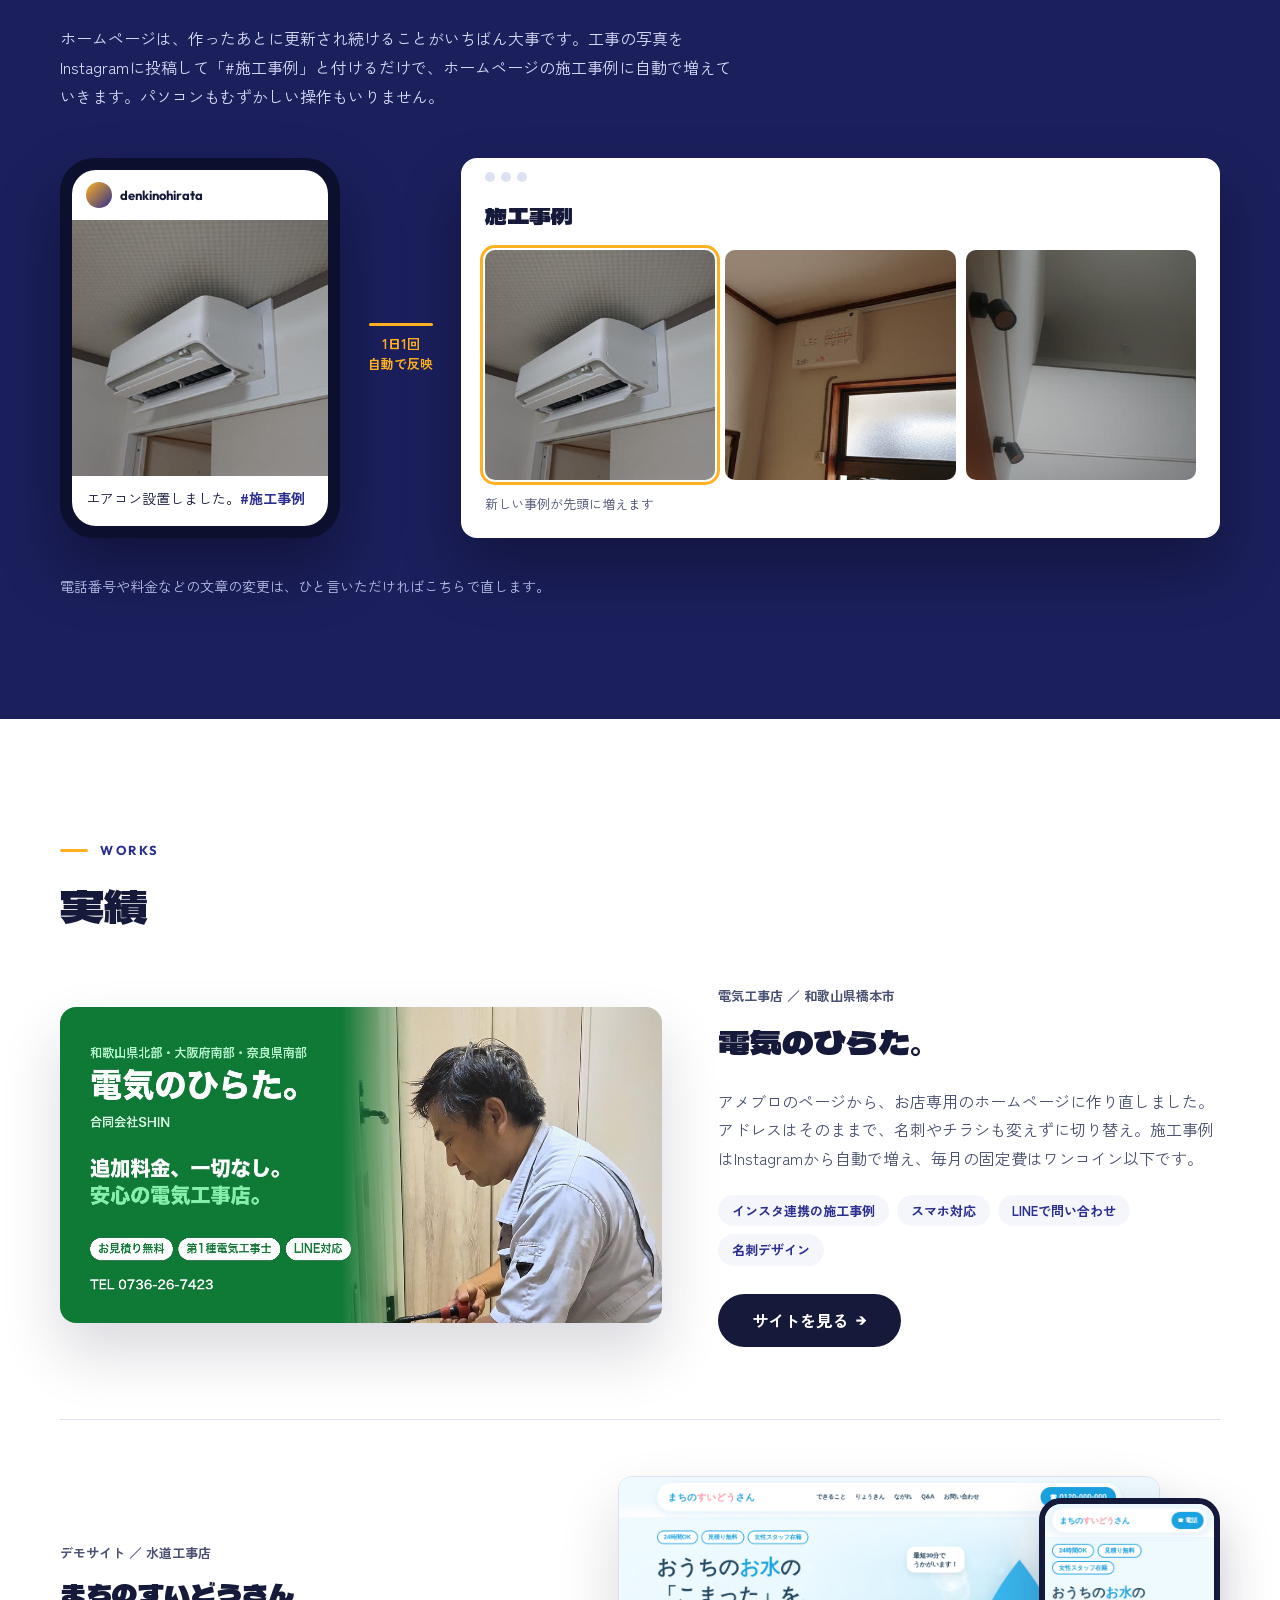
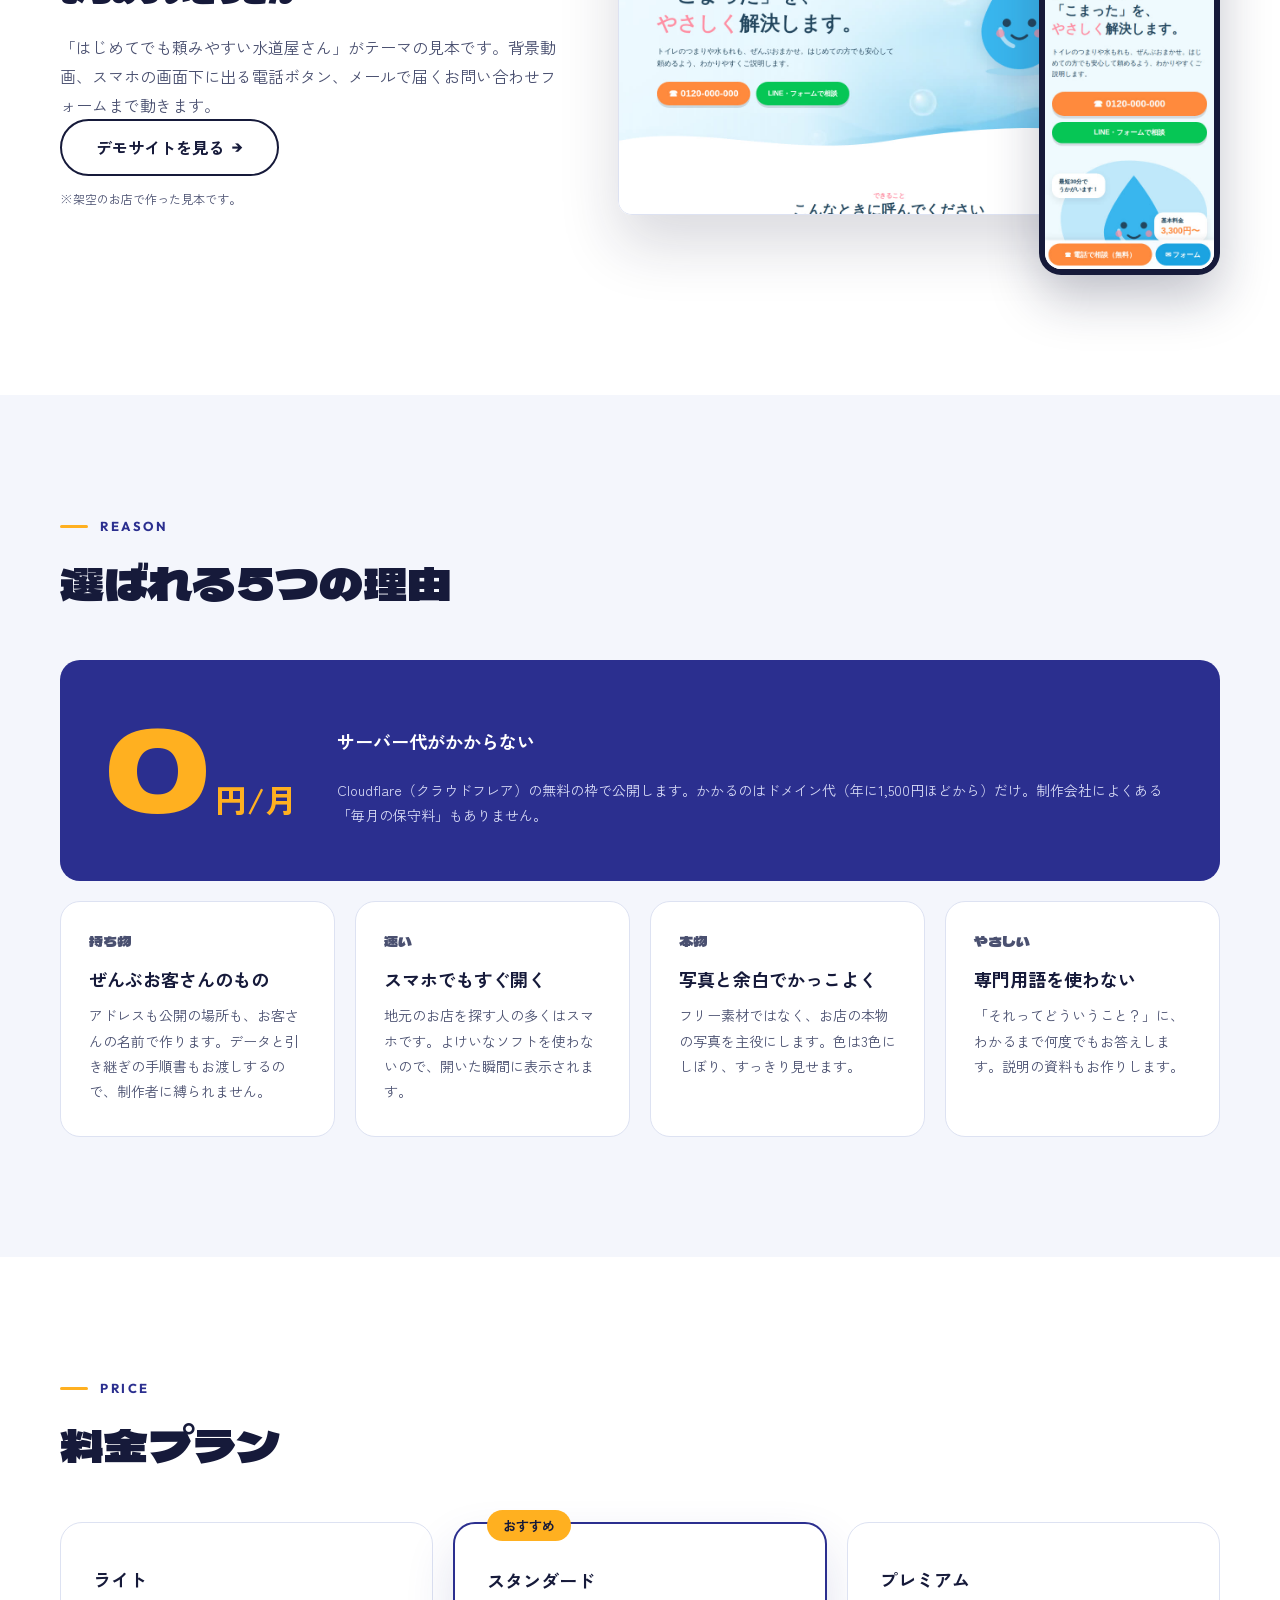
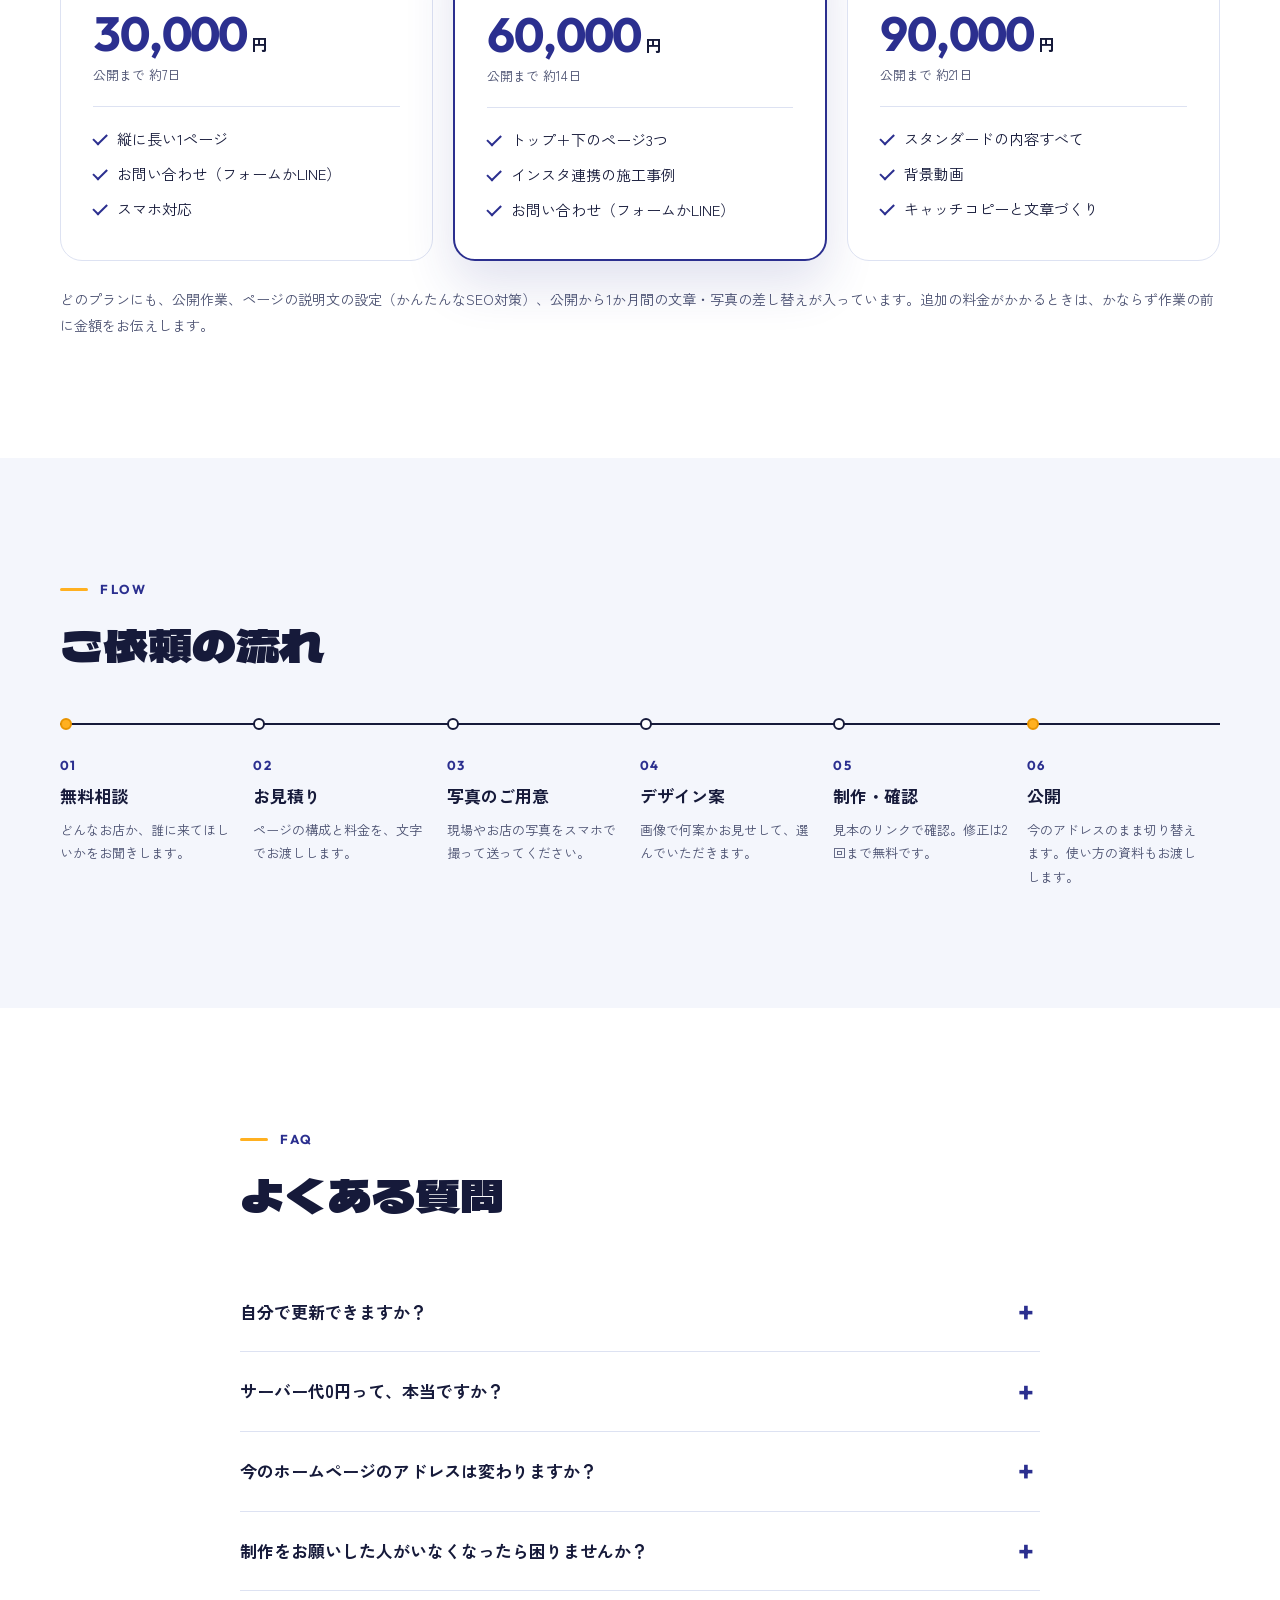
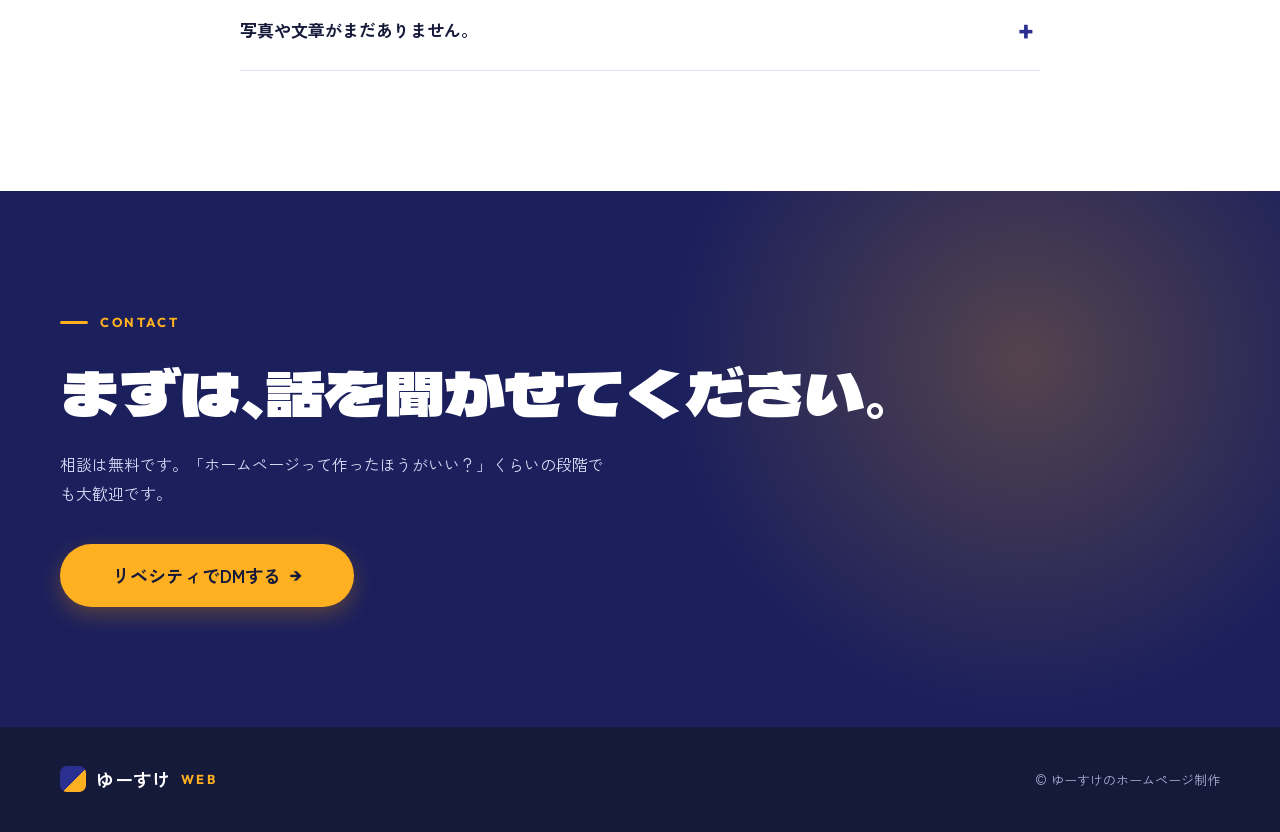
==== commit df1a0b73: "サービスサイトをWebデザイン参考メモに沿って改良 - 色を白・紺・黄の3色にしぼり、赤をやめた - 最初の画面で「誰に・何を」を明確にし、見出しを「作ったまま、放置させない。」に - Instagr" ====
--- a/portfolio/public/index.html
+++ b/portfolio/public/index.html
@@ -4,7 +4,7 @@
 <meta charset="UTF-8">
 <meta name="viewport" content="width=device-width, initial-scale=1, viewport-fit=cover">
 <title>ゆーすけのホームページ制作</title>
-<meta name="description" content="サーバー代0円、スマホで速い、専門用語なし。地域のお店のホームページを、相談しながら一緒に作ります。">
+<meta name="description" content="地域のお店・職人さんのホームページ制作。Instagramに投稿するだけで更新でき、サーバー代は0円。作ったまま放置させないホームページを作ります。">
 <meta name="theme-color" content="#2b2f8f">
 <link rel="preconnect" href="https://fonts.googleapis.com">
 <link rel="preconnect" href="https://fonts.gstatic.com" crossorigin>
@@ -17,10 +17,10 @@
   <div class="wrap header__bar">
     <a href="#top" class="logo"><span class="logo__mark" aria-hidden="true"></span>ゆーすけ<span class="logo__en">WEB</span></a>
     <nav class="nav" aria-label="メインメニュー">
+      <a href="#update">更新のしくみ</a>
+      <a href="#works">実績</a>
       <a href="#reason">選ばれる理由</a>
-      <a href="#works">作品</a>
       <a href="#price">料金</a>
-      <a href="#flow">流れ</a>
       <a href="#faq">よくある質問</a>
     </nav>
     <a href="#contact" class="btn btn--sun btn--sm">無料で相談する</a>
@@ -29,7 +29,7 @@
 
 <main id="top">
 
-  <!-- ファーストビュー -->
+  <!-- ファーストビュー：誰に・何を -->
   <section class="hero">
     <div class="hero__media" aria-hidden="true">
       <video class="hero__video" autoplay muted loop playsinline preload="auto" poster="assets/poster.jpg">
@@ -38,17 +38,17 @@
       </video>
     </div>
     <div class="wrap hero__inner">
-      <p class="eyebrow">HOMEPAGE PRODUCTION</p>
-      <h1 class="hero__title">むずかしい話は、<br>ぜんぶ<span class="mark">こっち</span>で。</h1>
-      <p class="hero__lead">地域のお店のホームページを、相談しながら一緒に作ります。<br>サーバー代0円、スマホで速い、専門用語なし。</p>
+      <p class="eyebrow">地域のお店・職人さんのホームページ制作</p>
+      <h1 class="hero__title">作ったまま、<br><span class="mark">放置させない</span>。</h1>
+      <p class="hero__lead">Instagramに投稿するだけで、ホームページの施工事例が増えていく。<br>サーバー代0円・スマホで速い・専門用語なしで作ります。</p>
       <div class="hero__btns">
         <a href="#contact" class="btn btn--sun">無料で相談する</a>
-        <a href="#works" class="btn btn--ghost">作品を見る</a>
+        <a href="#works" class="btn btn--ghost">実績を見る</a>
       </div>
       <ul class="facts">
         <li><span class="facts__label">毎月のサーバー代</span><span class="facts__num">0<small>円</small></span></li>
-        <li><span class="facts__label">公開まで</span><span class="facts__num">7<small>日〜</small></span></li>
-        <li><span class="facts__label">無料の修正</span><span class="facts__num">2<small>回</small></span></li>
+        <li><span class="facts__label">ふだんの更新</span><span class="facts__word">インスタに<br>投稿するだけ</span></li>
+        <li><span class="facts__label">持ち主</span><span class="facts__word">ぜんぶ<br>お客さん</span></li>
       </ul>
     </div>
   </section>
@@ -57,15 +57,78 @@
   <section class="section" id="worry">
     <div class="wrap">
       <p class="eyebrow">WORRY</p>
-      <h2 class="title">こんなこと、思っていませんか？</h2>
+      <h2 class="title">こんなこと、<br class="sp">思っていませんか？</h2>
       <ul class="voices">
         <li>ホームページがほしいけど、<b>何から始めたらいいか</b>わからない。</li>
-        <li>サーバー？ドメイン？<b>専門用語</b>が出てきた時点でもう無理。</li>
+        <li>作っても、<b>更新できずに放置</b>してしまいそう。</li>
         <li>作ったあとに<b>毎月お金がかかる</b>のが気になる。</li>
-        <li><b>テンプレートそのまま</b>の、よくあるページにはしたくない。</li>
-        <li>スマホで開いたら<b>表示が遅くて</b>、お客さんが帰ってしまいそう。</li>
+        <li>サーバー？ドメイン？<b>専門用語</b>が出た時点でもう無理。</li>
       </ul>
-      <p class="worry__answer">ぜんぶ、まかせてください。<br class="sp">わからないことは、わかるまで説明します。</p>
+    </div>
+  </section>
+
+  <!-- 更新のしくみ（いちばんの売り） -->
+  <section class="section section--ink" id="update">
+    <div class="wrap">
+      <p class="eyebrow eyebrow--light">UPDATE</p>
+      <h2 class="title title--light">更新は、<br class="sp">インスタに投稿するだけ。</h2>
+      <p class="update__lead">ホームページは、作ったあとに更新され続けることがいちばん大事です。工事の写真をInstagramに投稿して「#施工事例」と付けるだけで、ホームページの施工事例に自動で増えていきます。パソコンもむずかしい操作もいりません。</p>
+      <div class="update">
+        <figure class="phone" aria-label="Instagramへの投稿の例">
+          <div class="phone__screen">
+            <p class="phone__user"><span class="phone__avatar" aria-hidden="true"></span>denkinohirata</p>
+            <img src="assets/insta-1.jpg" width="360" height="360" alt="エアコンを取り付けた現場の写真" loading="lazy">
+            <p class="phone__cap">エアコン設置しました。<span>#施工事例</span></p>
+          </div>
+        </figure>
+        <div class="update__arrow" aria-hidden="true"><span>1日1回<br>自動で反映</span></div>
+        <figure class="site" aria-label="ホームページの施工事例の一覧">
+          <p class="site__bar"><i></i><i></i><i></i></p>
+          <p class="site__title">施工事例</p>
+          <div class="site__grid">
+            <img src="assets/insta-1.jpg" width="360" height="360" alt="エアコン設置" loading="lazy">
+            <img src="assets/insta-2.jpg" width="360" height="360" alt="分電盤の交換" loading="lazy">
+            <img src="assets/insta-3.jpg" width="360" height="360" alt="スポットライトの取り付け" loading="lazy">
+          </div>
+          <p class="site__new">新しい事例が先頭に増えます</p>
+        </figure>
+      </div>
+      <p class="update__note">電話番号や料金などの文章の変更は、ひと言いただければこちらで直します。</p>
+    </div>
+  </section>
+
+  <!-- 実績 -->
+  <section class="section" id="works">
+    <div class="wrap">
+      <p class="eyebrow">WORKS</p>
+      <h2 class="title">実績</h2>
+
+      <article class="work work--main">
+        <figure class="work__shot"><img src="assets/work-hirata.jpg" width="1200" height="630" alt="電気のひらた。のホームページの最初の画面" loading="lazy"></figure>
+        <div class="work__body">
+          <p class="work__tag">電気工事店 ／ 和歌山県橋本市</p>
+          <h3>電気のひらた。</h3>
+          <p>アメブロのページから、お店専用のホームページに作り直しました。アドレスはそのままで、名刺やチラシも変えずに切り替え。施工事例はInstagramから自動で増え、毎月の固定費はワンコイン以下です。</p>
+          <ul class="work__points">
+            <li>インスタ連携の施工事例</li><li>スマホ対応</li><li>LINEで問い合わせ</li><li>名刺デザイン</li>
+          </ul>
+          <a href="https://www.denkinohirata.net/" class="btn btn--ink" target="_blank" rel="noopener">サイトを見る</a>
+        </div>
+      </article>
+
+      <article class="work work--sub">
+        <div class="work__shots">
+          <figure class="work__pc"><img src="assets/work-suidou-pc.jpg" width="1280" height="800" alt="水道工事店のデモサイト（パソコン表示）" loading="lazy"></figure>
+          <figure class="work__sp"><img src="assets/work-suidou-sp.jpg" width="390" height="844" alt="水道工事店のデモサイト（スマホ表示）" loading="lazy"></figure>
+        </div>
+        <div class="work__body">
+          <p class="work__tag">デモサイト ／ 水道工事店</p>
+          <h3>まちのすいどうさん</h3>
+          <p>「はじめてでも頼みやすい水道屋さん」がテーマの見本です。背景動画、スマホの画面下に出る電話ボタン、メールで届くお問い合わせフォームまで動きます。</p>
+          <a href="#" class="btn btn--ghost">デモサイトを見る</a>
+          <p class="work__note">※架空のお店で作った見本です。</p>
+        </div>
+      </article>
     </div>
   </section>
 
@@ -78,58 +141,34 @@
         <article class="reason reason--big">
           <p class="reason__key">0<small>円/月</small></p>
           <h3>サーバー代がかからない</h3>
-          <p>Cloudflare（クラウドフレア）の無料の枠で公開します。かかるのはドメイン代（年に数千円ほど）だけ。作ったあとの「毎月の固定費」がありません。</p>
+          <p>Cloudflare（クラウドフレア）の無料の枠で公開します。かかるのはドメイン代（年に1,500円ほどから）だけ。制作会社によくある「毎月の保守料」もありません。</p>
+        </article>
+        <article class="reason">
+          <p class="reason__key">持ち物</p>
+          <h3>ぜんぶお客さんのもの</h3>
+          <p>アドレスも公開の場所も、お客さんの名前で作ります。データと引き継ぎの手順書もお渡しするので、制作者に縛られません。</p>
         </article>
         <article class="reason">
           <p class="reason__key">速い</p>
           <h3>スマホでもすぐ開く</h3>
-          <p>よけいなソフトを使わずに作るので、開いた瞬間に表示されます。待たされて帰るお客さんを減らします。</p>
-        </article>
-        <article class="reason">
-          <p class="reason__key">自由</p>
-          <h3>テンプレートにしばられない</h3>
-          <p>1から作るので、背景に動画を流すなど、お店の雰囲気に合わせたデザインにできます。</p>
-        </article>
-        <article class="reason">
-          <p class="reason__key">安心</p>
-          <h3>乗っ取られにくい</h3>
-          <p>更新が必要なプラグインがないので、放っておいても弱くなりません。</p>
+          <p>地元のお店を探す人の多くはスマホです。よけいなソフトを使わないので、開いた瞬間に表示されます。</p>
+        </article>
+        <article class="reason">
+          <p class="reason__key">本物</p>
+          <h3>写真と余白でかっこよく</h3>
+          <p>フリー素材ではなく、お店の本物の写真を主役にします。色は3色にしぼり、すっきり見せます。</p>
         </article>
         <article class="reason">
           <p class="reason__key">やさしい</p>
           <h3>専門用語を使わない</h3>
-          <p>「それってどういうこと？」に、わかるまで何度でもお答えします。</p>
-        </article>
-      </div>
-    </div>
-  </section>
-
-  <!-- 作品 -->
-  <section class="section" id="works">
-    <div class="wrap">
-      <p class="eyebrow">WORKS</p>
-      <h2 class="title">作品</h2>
-      <article class="work">
-        <div class="work__shots">
-          <figure class="work__pc"><img src="assets/work-suidou-pc.jpg" width="1280" height="800" alt="水道工事店のホームページ（パソコン表示）" loading="lazy"></figure>
-          <figure class="work__sp"><img src="assets/work-suidou-sp.jpg" width="390" height="844" alt="水道工事店のホームページ（スマホ表示）" loading="lazy"></figure>
-        </div>
-        <div class="work__body">
-          <p class="work__tag">デモサイト ／ 水道工事店</p>
-          <h3>まちのすいどうさん</h3>
-          <p>「はじめてでも頼みやすい水道屋さん」を目指した1ページのホームページです。泡がのぼる背景動画、スマホの画面下にずっと出る電話ボタン、メールで届くお問い合わせフォームまで、実際に動く形で作っています。</p>
-          <ul class="work__points">
-            <li>背景動画</li><li>スマホ対応</li><li>電話ボタン固定</li><li>お問い合わせメール</li>
-          </ul>
-          <a href="#" class="btn btn--ink">デモサイトを見る</a>
-          <p class="work__note">※架空のお店で作った見本です。</p>
-        </div>
-      </article>
+          <p>「それってどういうこと？」に、わかるまで何度でもお答えします。説明の資料もお作りします。</p>
+        </article>
+      </div>
     </div>
   </section>
 
   <!-- 料金 -->
-  <section class="section section--paper" id="price">
+  <section class="section" id="price">
     <div class="wrap">
       <p class="eyebrow">PRICE</p>
       <h2 class="title">料金プラン</h2>
@@ -140,7 +179,7 @@
           <p class="plan__days">公開まで 約7日</p>
           <ul class="plan__list">
             <li>縦に長い1ページ</li>
-            <li>お問い合わせフォーム</li>
+            <li>お問い合わせ（フォームかLINE）</li>
             <li>スマホ対応</li>
           </ul>
         </article>
@@ -151,8 +190,8 @@
           <p class="plan__days">公開まで 約14日</p>
           <ul class="plan__list">
             <li>トップ＋下のページ3つ</li>
-            <li>お問い合わせフォーム</li>
-            <li>スマホ対応</li>
+            <li>インスタ連携の施工事例</li>
+            <li>お問い合わせ（フォームかLINE）</li>
           </ul>
         </article>
         <article class="plan">
@@ -166,49 +205,37 @@
           </ul>
         </article>
       </div>
-      <p class="plans__common">どのプランにも、お問い合わせメールの設定、ページの説明文の設定（かんたんなSEO対策）、公開作業、納品後2週間のサポートが入っています。</p>
-
-      <div class="options">
-        <h3>追加オプション</h3>
-        <dl>
-          <div><dt>ページの追加</dt><dd>1ページ 8,000円</dd></div>
-          <div><dt>背景動画（お手持ちの動画を編集）</dt><dd>10,000円</dd></div>
-          <div><dt>ドメインの取得・設定の代行</dt><dd>5,000円</dd></div>
-          <div><dt>公開後の更新代行</dt><dd>1回 3,000円</dd></div>
-        </dl>
-        <p>追加の料金がかかるときは、かならず作業の前に金額をお伝えします。あとから料金が増えていた、ということはありません。</p>
-      </div>
+      <p class="plans__common">どのプランにも、公開作業、ページの説明文の設定（かんたんなSEO対策）、公開から1か月間の文章・写真の差し替えが入っています。追加の料金がかかるときは、かならず作業の前に金額をお伝えします。</p>
     </div>
   </section>
 
   <!-- 流れ -->
-  <section class="section" id="flow">
+  <section class="section section--paper" id="flow">
     <div class="wrap">
       <p class="eyebrow">FLOW</p>
       <h2 class="title">ご依頼の流れ</h2>
       <ol class="flow">
         <li><span class="flow__n">01</span><h3>無料相談</h3><p>どんなお店か、誰に来てほしいかをお聞きします。</p></li>
         <li><span class="flow__n">02</span><h3>お見積り</h3><p>ページの構成と料金を、文字でお渡しします。</p></li>
-        <li><span class="flow__n">03</span><h3>ご購入</h3><p>リベシティからお申し込みください。</p></li>
-        <li><span class="flow__n">04</span><h3>素材のご用意</h3><p>文章、写真、ロゴ、電話番号などをいただきます。</p></li>
-        <li><span class="flow__n">05</span><h3>デザイン案</h3><p>画像で何案かお見せして、選んでいただきます。</p></li>
-        <li><span class="flow__n">06</span><h3>制作・修正</h3><p>見本のリンクで確認。修正は2回まで無料です。</p></li>
-        <li><span class="flow__n">07</span><h3>公開</h3><p>ドメインとお問い合わせメールをつないで完成です。</p></li>
+        <li><span class="flow__n">03</span><h3>写真のご用意</h3><p>現場やお店の写真をスマホで撮って送ってください。</p></li>
+        <li><span class="flow__n">04</span><h3>デザイン案</h3><p>画像で何案かお見せして、選んでいただきます。</p></li>
+        <li><span class="flow__n">05</span><h3>制作・確認</h3><p>見本のリンクで確認。修正は2回まで無料です。</p></li>
+        <li><span class="flow__n">06</span><h3>公開</h3><p>今のアドレスのまま切り替えます。使い方の資料もお渡しします。</p></li>
       </ol>
     </div>
   </section>
 
   <!-- よくある質問 -->
-  <section class="section section--paper" id="faq">
+  <section class="section" id="faq">
     <div class="wrap wrap--narrow">
       <p class="eyebrow">FAQ</p>
       <h2 class="title">よくある質問</h2>
       <div class="faq">
-        <details><summary>サーバー代0円って、本当ですか？</summary><p>はい。Cloudflareの無料の枠で公開します。かかるのはドメイン代（年に数千円ほど）だけです。アクセスがとても多いサイトや、特別な機能が必要な場合は、先にご相談します。</p></details>
-        <details><summary>自分で文章を書きかえられますか？</summary><p>いまの作り方では、書きかえは「更新代行」でお受けしています。ブログやお知らせを自分で書きたい方には、管理画面をつける方法もご提案できます。</p></details>
-        <details><summary>WordPressとは何がちがいますか？</summary><p>WordPressは自分で更新しやすい反面、サーバー代やプラグインの更新が必要です。こちらは更新の手間と固定費がかからないかわりに、ページの書きかえは制作側で行います。</p></details>
-        <details><summary>写真や文章がまだありません。</summary><p>大丈夫です。何を書けばいいか、どんな写真があればいいかから一緒に考えます。プレミアムプランでは文章づくりもお手伝いします。</p></details>
-        <details><summary>相談だけでもいいですか？</summary><p>もちろんです。「まだ何も決まっていない」段階でもお気軽にどうぞ。</p></details>
+        <details><summary>自分で更新できますか？</summary><p>施工事例やお知らせは、Instagramに投稿して「#施工事例」と付けるだけで、ホームページに自動で増えます（1日1回反映）。電話番号や料金などの文章は、ひと言いただければこちらで直します。</p></details>
+        <details><summary>サーバー代0円って、本当ですか？</summary><p>はい。Cloudflareの無料の枠で公開します。かかるのはドメイン代（年に1,500円ほどから）だけです。アクセスがとても多いサイトや、特別な機能が必要な場合は、先にご相談します。</p></details>
+        <details><summary>今のホームページのアドレスは変わりますか？</summary><p>変わりません。今お使いのアドレスのまま、新しいホームページに切り替えます。名刺やチラシもそのまま使えます。会社のメールにも影響はありません。</p></details>
+        <details><summary>制作をお願いした人がいなくなったら困りませんか？</summary><p>アドレスも公開の場所もお客さんの名前で作り、データと引き継ぎの手順書もお渡しします。ほかの業者さんにもすぐ引き継げます。</p></details>
+        <details><summary>写真や文章がまだありません。</summary><p>大丈夫です。何を書けばいいか、どんな写真を撮ればいいかから一緒に考えます。写真はスマホで撮ったもので十分です。</p></details>
       </div>
     </div>
   </section>
@@ -231,6 +258,9 @@
     <p>&copy; ゆーすけのホームページ制作</p>
   </div>
 </footer>
+
+<!-- スマホ用 固定ボタン -->
+<div class="fixed-cta"><a href="#contact" class="btn btn--sun">無料で相談する</a></div>
 
 <script>
   if (window.matchMedia('(prefers-reduced-motion: reduce)').matches) {
--- a/portfolio/public/style.css
+++ b/portfolio/public/style.css
@@ -8,7 +8,6 @@
   --line: #dde2f2;
   --sun: #ffb020;
   --sun-deep: #e89400;
-  --coral: #ff6b5b;
   --white: #fff;
   --font-body: "Zen Kaku Gothic New", "Hiragino Kaku Gothic ProN", "Hiragino Sans", "Meiryo", sans-serif;
   --font-display: "Dela Gothic One", "Hiragino Kaku Gothic StdN", "Hiragino Sans", sans-serif;
@@ -46,8 +45,8 @@
 .btn:hover::after { transform: translateX(4px); }
 
 /* ---------- 見出し ---------- */
-.eyebrow { font-family: var(--font-en); font-weight: 700; font-size: 13px; letter-spacing: .24em; color: var(--indigo); display: flex; align-items: center; gap: 12px; }
-.eyebrow::before { content: ""; width: 28px; height: 2px; background: var(--coral); }
+.eyebrow { font-family: var(--font-en), var(--font-body); font-weight: 700; font-size: 13px; letter-spacing: .2em; color: var(--indigo); display: flex; align-items: center; gap: 12px; }
+.eyebrow::before { content: ""; width: 28px; height: 3px; border-radius: 2px; background: var(--sun); }
 .eyebrow--light { color: var(--sun); }
 .title { font-family: var(--font-display); font-weight: 400; font-size: clamp(28px, 4vw, 44px); line-height: 1.35; margin: 14px 0 48px; text-wrap: balance; }
 
@@ -61,7 +60,7 @@
 .logo--light .logo__en { color: var(--sun); }
 .nav { display: flex; gap: 30px; font-size: 14px; font-weight: 500; }
 .nav a { position: relative; }
-.nav a::after { content: ""; position: absolute; left: 0; right: 0; bottom: -4px; height: 2px; background: var(--coral); transform: scaleX(0); transition: transform .2s; }
+.nav a::after { content: ""; position: absolute; left: 0; right: 0; bottom: -4px; height: 2px; background: var(--sun); transform: scaleX(0); transition: transform .2s; }
 .nav a:hover::after { transform: scaleX(1); }
 
 /* ---------- ファーストビュー ---------- */
@@ -70,7 +69,7 @@
 .hero__video { width: 100%; height: 100%; object-fit: cover; }
 .hero__media::after { content: ""; position: absolute; inset: 0; background: linear-gradient(90deg, rgba(244, 246, 252, .97) 0%, rgba(244, 246, 252, .9) 38%, rgba(244, 246, 252, .2) 66%, rgba(244, 246, 252, 0) 82%); }
 .hero__inner { position: relative; }
-.hero__title { font-family: var(--font-display); font-weight: 400; font-size: clamp(40px, 6.4vw, 84px); line-height: 1.22; letter-spacing: .01em; margin: 22px 0 26px; }
+.hero__title { font-family: var(--font-display); font-weight: 400; font-size: clamp(42px, 7vw, 92px); line-height: 1.22; letter-spacing: .01em; margin: 22px 0 26px; }
 .mark { position: relative; color: var(--indigo); }
 .mark::after { content: ""; position: absolute; left: -.05em; right: -.05em; bottom: .14em; height: .26em; background: var(--sun); z-index: -1; border-radius: 4px; }
 .hero__title .mark { isolation: isolate; }
@@ -81,6 +80,7 @@
 .facts li + li { padding-left: 20px; border-left: 1px solid var(--line); }
 .facts__label { display: block; font-size: 12px; color: var(--ink-soft); }
 .facts__num { font-family: var(--font-en); font-weight: 700; font-size: 44px; line-height: 1.1; color: var(--indigo); font-variant-numeric: tabular-nums; }
+.facts__word { display: block; font-weight: 700; font-size: 16px; line-height: 1.45; margin-top: 6px; color: var(--indigo); }
 .facts__num small { font-family: var(--font-body); font-size: 15px; margin-left: 2px; color: var(--ink); }
 
 /* ---------- セクション ---------- */
@@ -88,7 +88,7 @@
 .section--paper { background: var(--paper); }
 
 /* お悩み */
-.voices { display: grid; grid-template-columns: repeat(auto-fit, minmax(190px, 1fr)); gap: 18px; }
+.voices { display: grid; grid-template-columns: repeat(auto-fit, minmax(230px, 1fr)); gap: 18px; }
 .voices li { position: relative; background: var(--paper); border-radius: 18px; padding: 24px 26px; font-size: 16px; }
 .voices li::after { content: ""; position: absolute; left: 30px; bottom: -10px; border: 10px solid transparent; border-top-color: var(--paper); border-bottom: 0; }
 .voices b { color: var(--indigo); }
@@ -111,7 +111,7 @@
 .work__shots { position: relative; padding: 0 60px 60px 0; }
 .work__pc { border-radius: 14px; overflow: hidden; box-shadow: 0 30px 60px rgba(22, 26, 58, .16); border: 1px solid var(--line); }
 .work__sp { position: absolute; right: 0; bottom: 0; width: 30%; border-radius: 22px; overflow: hidden; border: 6px solid var(--ink); box-shadow: 0 24px 50px rgba(22, 26, 58, .25); }
-.work__tag { font-size: 13px; font-weight: 700; color: var(--coral); }
+.work__tag { font-size: 13px; font-weight: 700; color: var(--indigo); }
 .work__body h3 { font-family: var(--font-display); font-weight: 400; font-size: 32px; margin: 6px 0 16px; }
 .work__body > p { color: var(--ink-soft); }
 .work__points { display: flex; flex-wrap: wrap; gap: 8px; margin: 22px 0 28px; }
@@ -129,7 +129,7 @@
 .plan__days { font-size: 13px; color: var(--ink-soft); padding-bottom: 20px; border-bottom: 1px solid var(--line); }
 .plan__list { margin-top: 18px; display: grid; gap: 8px; font-size: 15px; }
 .plan__list li { padding-left: 1.6em; position: relative; }
-.plan__list li::before { content: ""; position: absolute; left: 0; top: .55em; width: .9em; height: .5em; border-left: 2px solid var(--coral); border-bottom: 2px solid var(--coral); transform: rotate(-45deg); }
+.plan__list li::before { content: ""; position: absolute; left: 0; top: .55em; width: .9em; height: .5em; border-left: 2px solid var(--indigo); border-bottom: 2px solid var(--indigo); transform: rotate(-45deg); }
 .plans__common { margin-top: 26px; font-size: 14px; color: var(--ink-soft); }
 .options { margin-top: 56px; background: var(--white); border-radius: 22px; padding: 36px 40px; border: 1px solid var(--line); }
 .options h3 { font-size: 18px; margin-bottom: 14px; }
@@ -138,11 +138,11 @@
 .options p { margin-top: 18px; font-size: 14px; color: var(--ink-soft); }
 
 /* 流れ */
-.flow { display: grid; grid-template-columns: repeat(7, 1fr); gap: 0; border-top: 2px solid var(--ink); }
+.flow { display: grid; grid-template-columns: repeat(6, 1fr); gap: 0; border-top: 2px solid var(--ink); }
 .flow li { padding: 24px 16px 0 0; position: relative; }
 .flow li::before { content: ""; position: absolute; top: -7px; left: 0; width: 12px; height: 12px; border-radius: 50%; background: var(--white); border: 2px solid var(--ink); }
 .flow li:first-child::before, .flow li:last-child::before { background: var(--sun); border-color: var(--sun-deep); }
-.flow__n { font-family: var(--font-en); font-weight: 700; font-size: 13px; color: var(--coral); letter-spacing: .1em; }
+.flow__n { font-family: var(--font-en); font-weight: 700; font-size: 13px; color: var(--indigo); letter-spacing: .1em; }
 .flow h3 { font-size: 17px; margin: 4px 0 6px; }
 .flow p { font-size: 13px; color: var(--ink-soft); }
 
@@ -166,6 +166,43 @@
 .footer { background: var(--ink); color: #a9aed0; padding: 36px 0 calc(36px + env(safe-area-inset-bottom, 0px)); font-size: 13px; }
 .footer__inner { display: flex; align-items: center; justify-content: space-between; gap: 16px; flex-wrap: wrap; }
 
+
+/* 更新のしくみ */
+.section--ink { background: var(--indigo-deep); color: var(--white); }
+.title--light { color: var(--white); }
+.update__lead { max-width: 42em; color: #d7daf5; margin: -20px 0 48px; }
+.update { display: grid; grid-template-columns: 280px auto 1fr; align-items: center; gap: 28px; }
+.phone { background: #0d0f2e; border-radius: 34px; padding: 12px; box-shadow: 0 30px 60px rgba(0, 0, 0, .35); }
+.phone__screen { background: var(--white); color: var(--ink); border-radius: 24px; overflow: hidden; padding-bottom: 14px; }
+.phone__user { display: flex; align-items: center; gap: 8px; padding: 12px 14px; font: 700 13px var(--font-en); }
+.phone__avatar { width: 26px; height: 26px; border-radius: 50%; background: linear-gradient(135deg, var(--sun), var(--indigo)); }
+.phone__screen img { width: 100%; aspect-ratio: 1; object-fit: cover; }
+.phone__cap { padding: 10px 14px 0; font-size: 14px; }
+.phone__cap span { color: var(--indigo); font-weight: 700; }
+.update__arrow { display: grid; place-items: center; gap: 8px; color: var(--sun); font-size: 13px; font-weight: 700; text-align: center; line-height: 1.5; }
+.update__arrow::before { content: ""; width: 64px; height: 3px; background: var(--sun); border-radius: 2px; position: relative; }
+.update__arrow::after { content: ""; position: relative; top: -27px; left: 30px; width: 0; height: 0; border: 8px solid transparent; border-left: 12px solid var(--sun); order: -1; display: none; }
+.update__arrow span { order: 2; }
+.site { background: var(--white); color: var(--ink); border-radius: 16px; padding: 0 24px 22px; box-shadow: 0 30px 60px rgba(0, 0, 0, .3); }
+.site__bar { display: flex; gap: 6px; padding: 14px 0; }
+.site__bar i { width: 10px; height: 10px; border-radius: 50%; background: var(--line); }
+.site__title { font-family: var(--font-display); font-size: 22px; margin-bottom: 14px; }
+.site__grid { display: grid; grid-template-columns: repeat(3, 1fr); gap: 10px; }
+.site__grid img { width: 100%; aspect-ratio: 1; object-fit: cover; border-radius: 10px; }
+.site__grid img:first-child { outline: 3px solid var(--sun); outline-offset: 2px; }
+.site__new { margin-top: 12px; font-size: 13px; color: var(--ink-soft); }
+.update__note { margin-top: 36px; font-size: 14px; color: #b9bde6; }
+
+/* 実績 */
+.work--main { grid-template-columns: 1.2fr 1fr; margin-bottom: 72px; }
+.work__shot { border-radius: 16px; overflow: hidden; box-shadow: 0 30px 60px rgba(22, 26, 58, .16); }
+.work--sub { grid-template-columns: 1fr 1.2fr; padding-top: 56px; border-top: 1px solid var(--line); }
+.work--sub .work__shots { order: 2; }
+.work--sub .work__body h3 { font-size: 26px; }
+
+/* スマホ用 固定ボタン */
+.fixed-cta { display: none; }
+
 /* ---------- 動きを減らす設定 ---------- */
 @media (prefers-reduced-motion: reduce) {
   html { scroll-behavior: auto; }
@@ -177,7 +214,12 @@
   .nav { display: none; }
   .reasons { grid-template-columns: repeat(2, 1fr); }
   .reason--big { grid-column: span 2; }
-  .work { grid-template-columns: 1fr; gap: 40px; }
+  .work, .work--main, .work--sub { grid-template-columns: 1fr; gap: 40px; }
+  .work--sub .work__shots { order: 0; }
+  .update { grid-template-columns: 1fr; justify-items: center; gap: 20px; }
+  .phone { width: min(280px, 100%); }
+  .site { width: 100%; }
+  .update__arrow::before { width: 3px; height: 40px; }
   .plans { grid-template-columns: 1fr; max-width: 520px; }
   .flow { grid-template-columns: 1fr; border-top: 0; border-left: 2px solid var(--ink); padding-left: 24px; gap: 22px; }
   .flow li { padding: 0; }
@@ -206,4 +248,11 @@
   .options { padding: 28px 22px; }
   .options dl > div { flex-direction: column; gap: 2px; }
   .btn--lg { width: 100%; padding: 18px 24px; }
-}
+  .facts__word { font-size: 13px; }
+  .update__lead { margin-top: -8px; }
+  .site { padding: 0 14px 16px; }
+  body { padding-bottom: calc(76px + env(safe-area-inset-bottom, 0px)); }
+  .fixed-cta { display: block; position: fixed; left: 0; right: 0; bottom: 0; z-index: 60; padding: 10px 16px calc(10px + env(safe-area-inset-bottom, 0px)); background: rgba(255, 255, 255, .94); backdrop-filter: blur(10px); -webkit-backdrop-filter: blur(10px); border-top: 1px solid var(--line); }
+  .fixed-cta .btn { width: 100%; padding: 14px; }
+  .header .btn--sm { display: none; }
+}
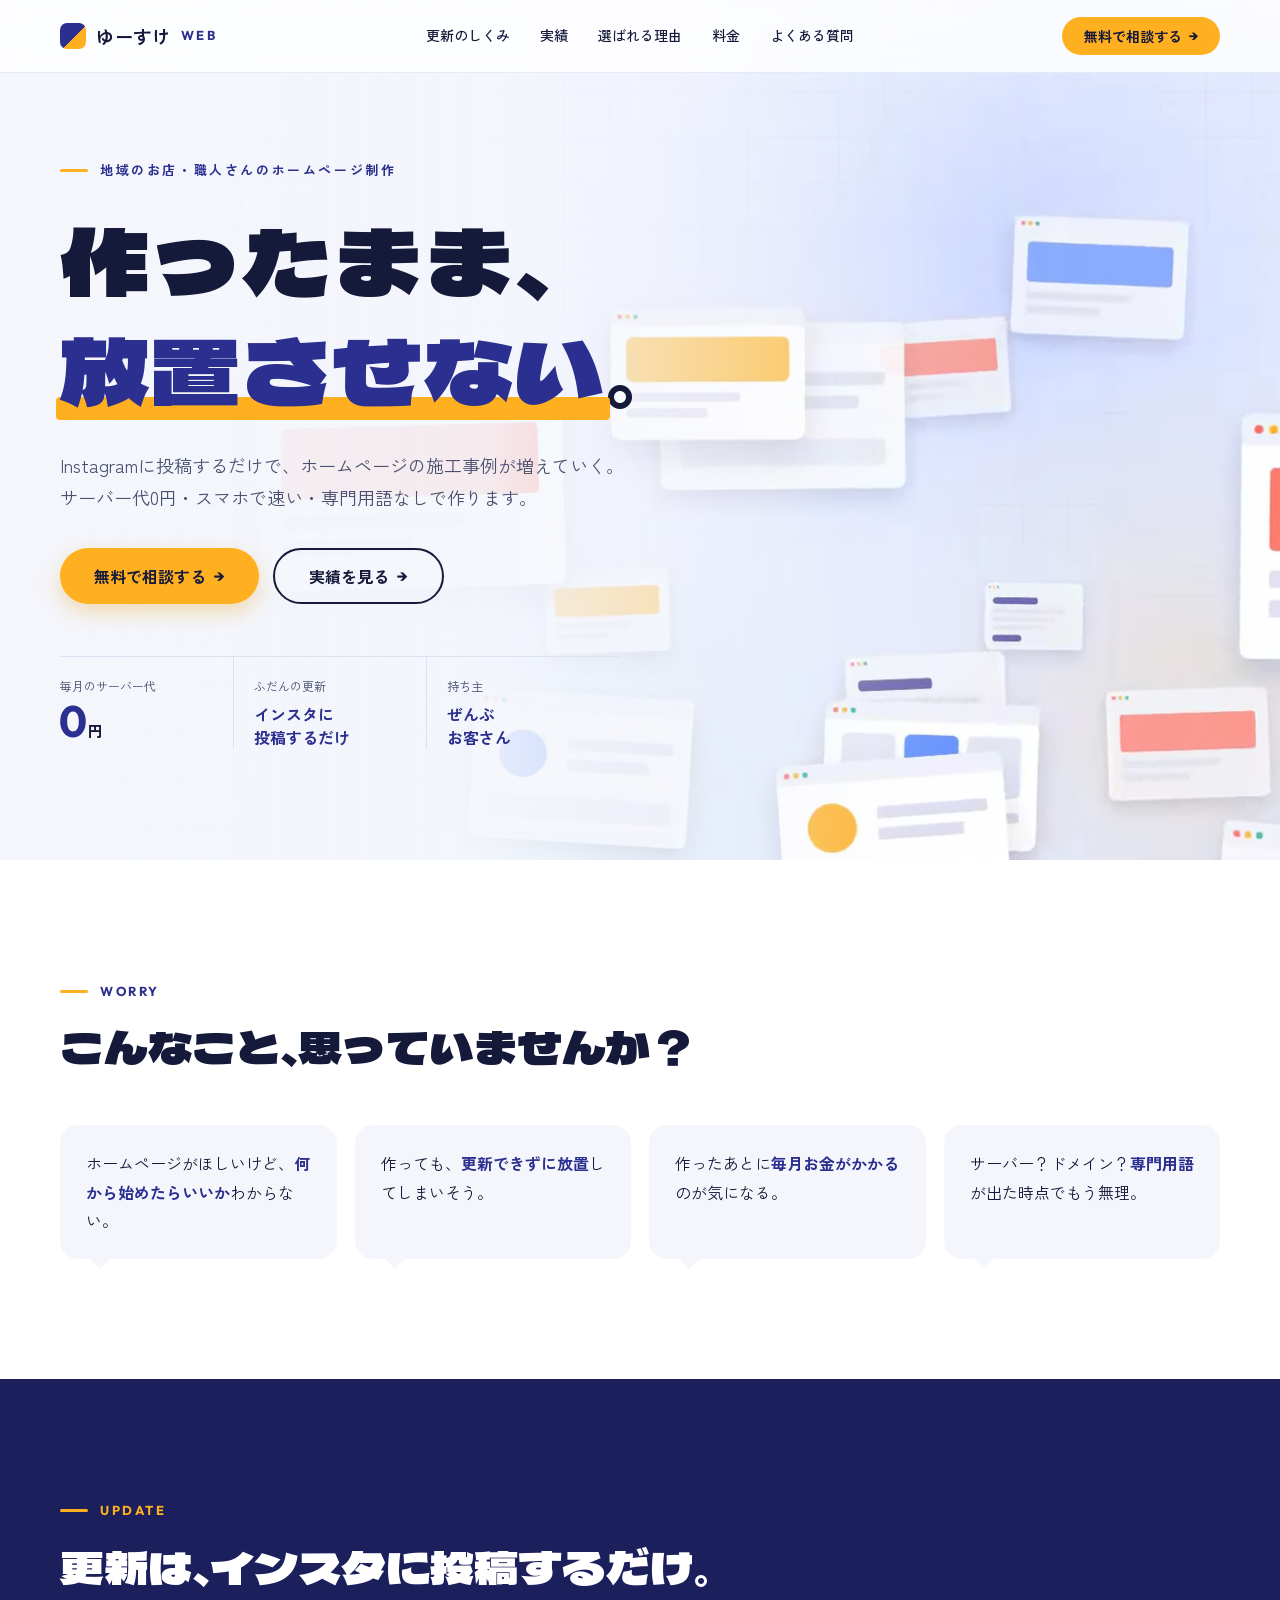
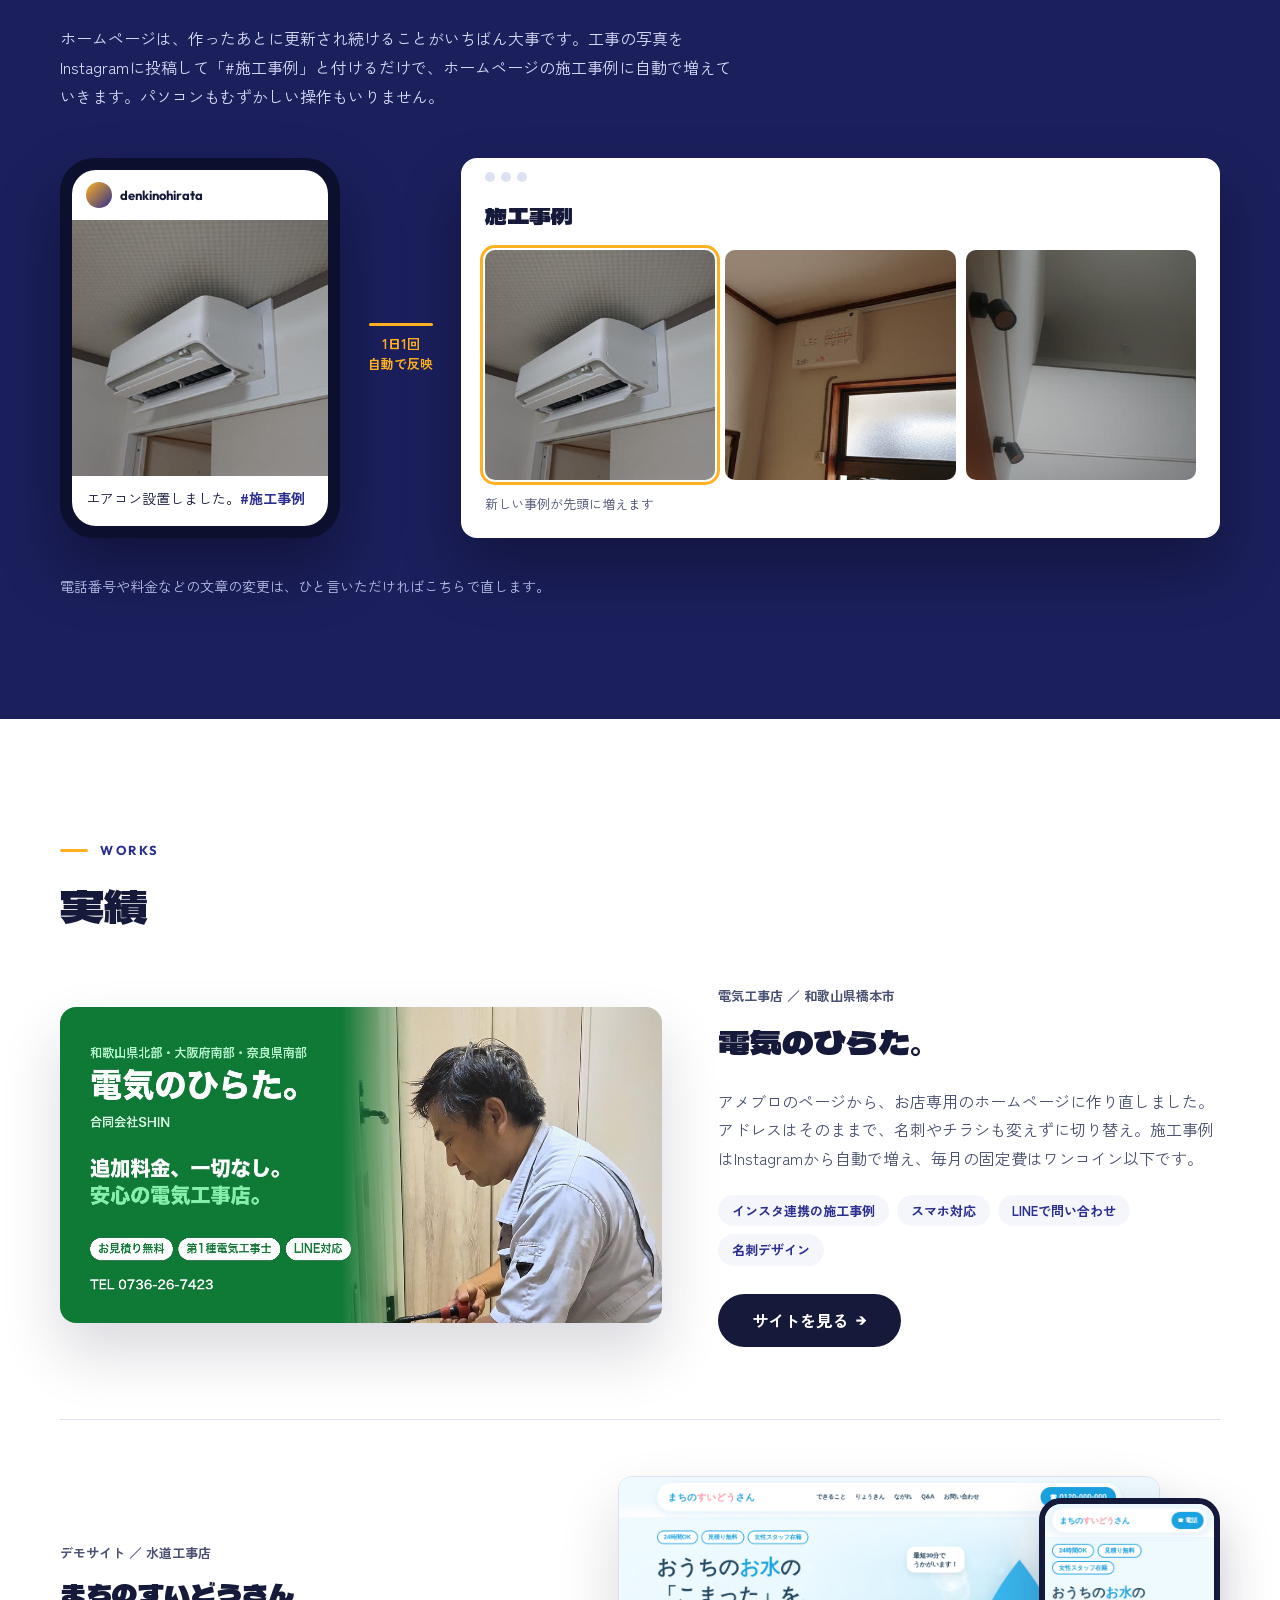
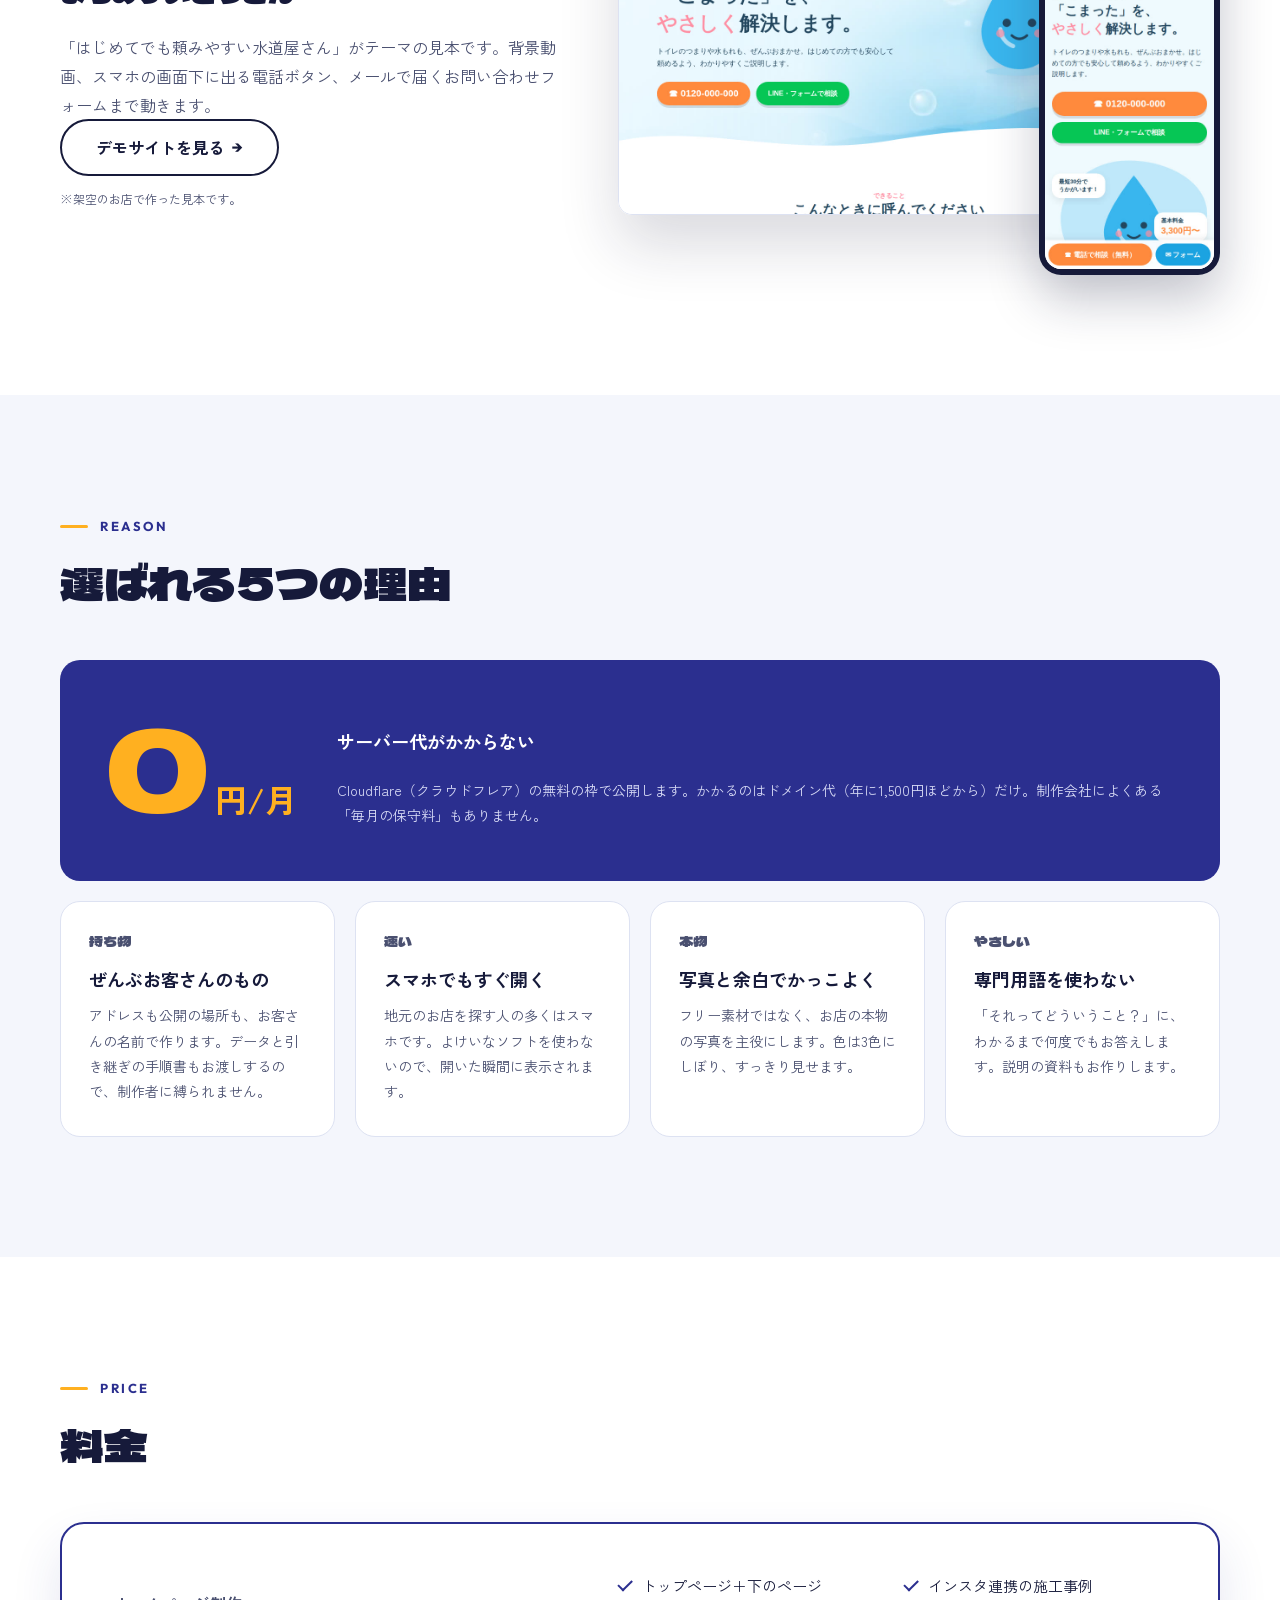
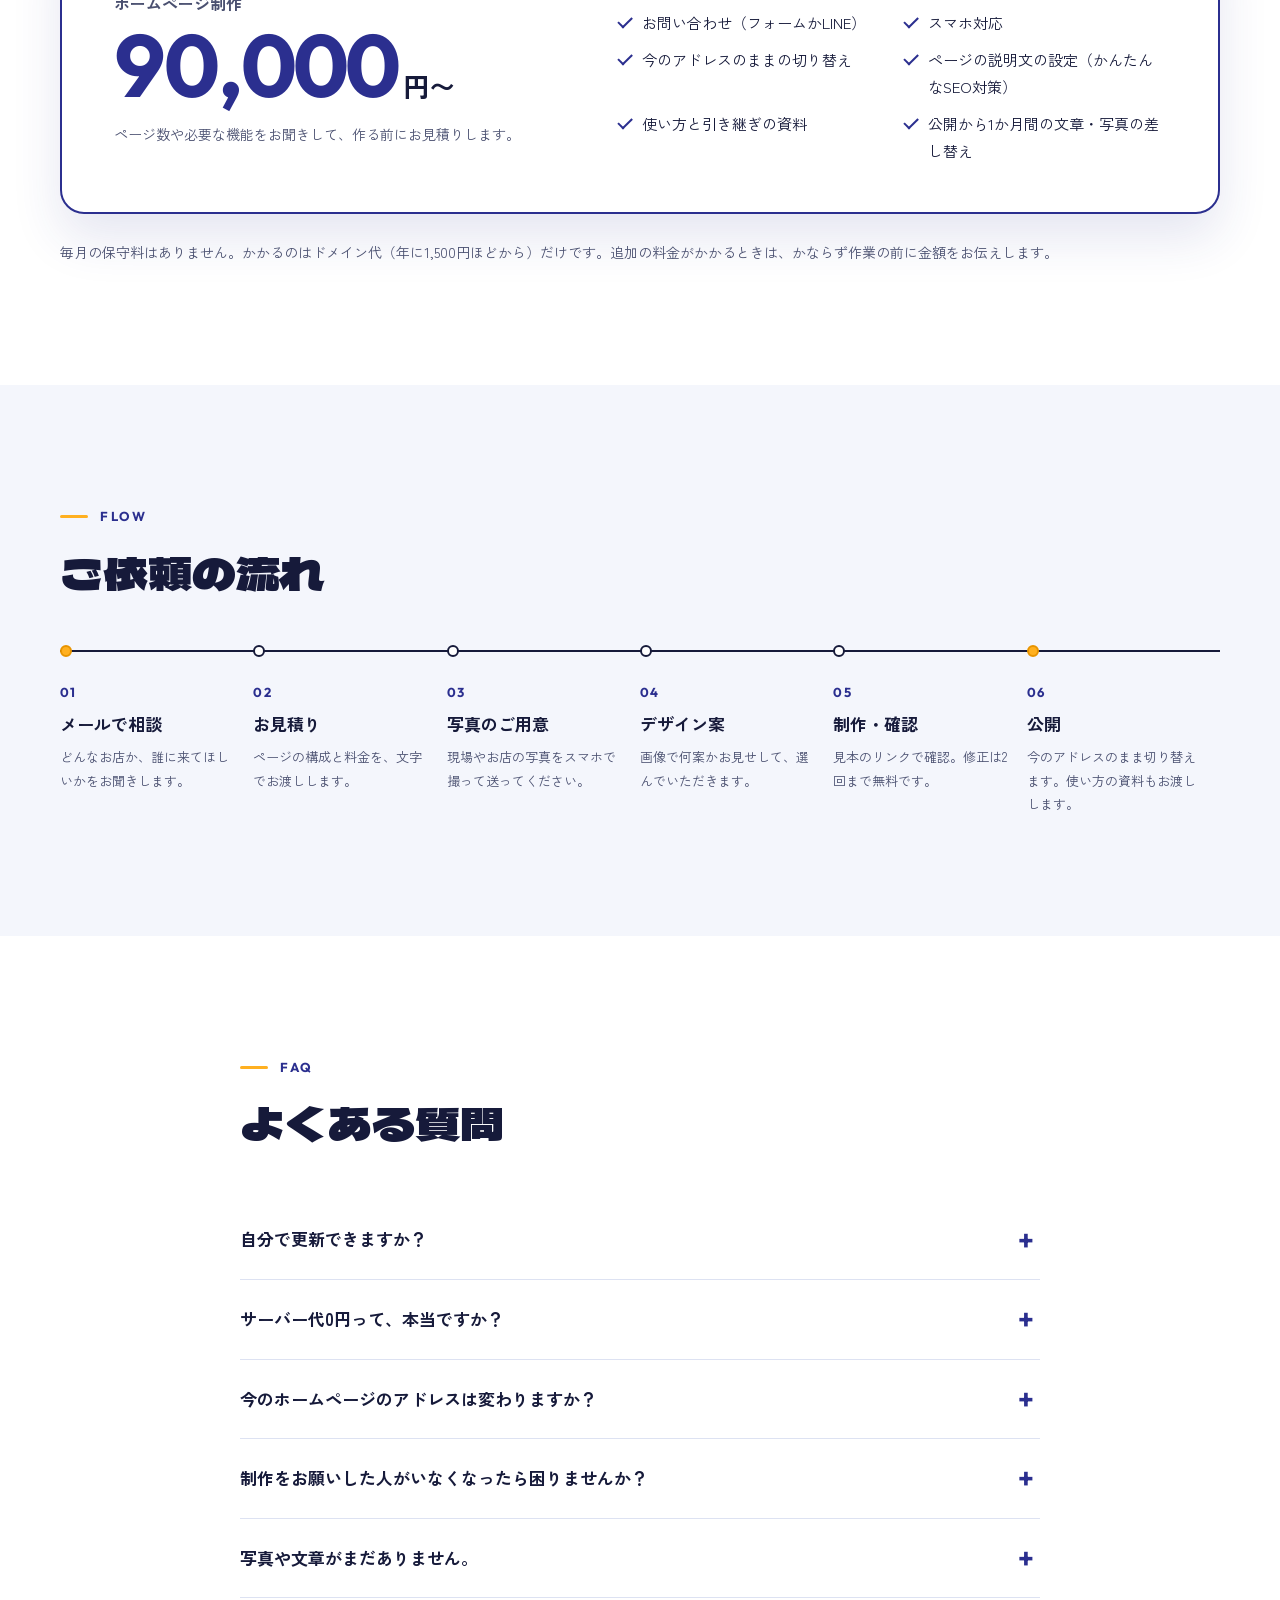
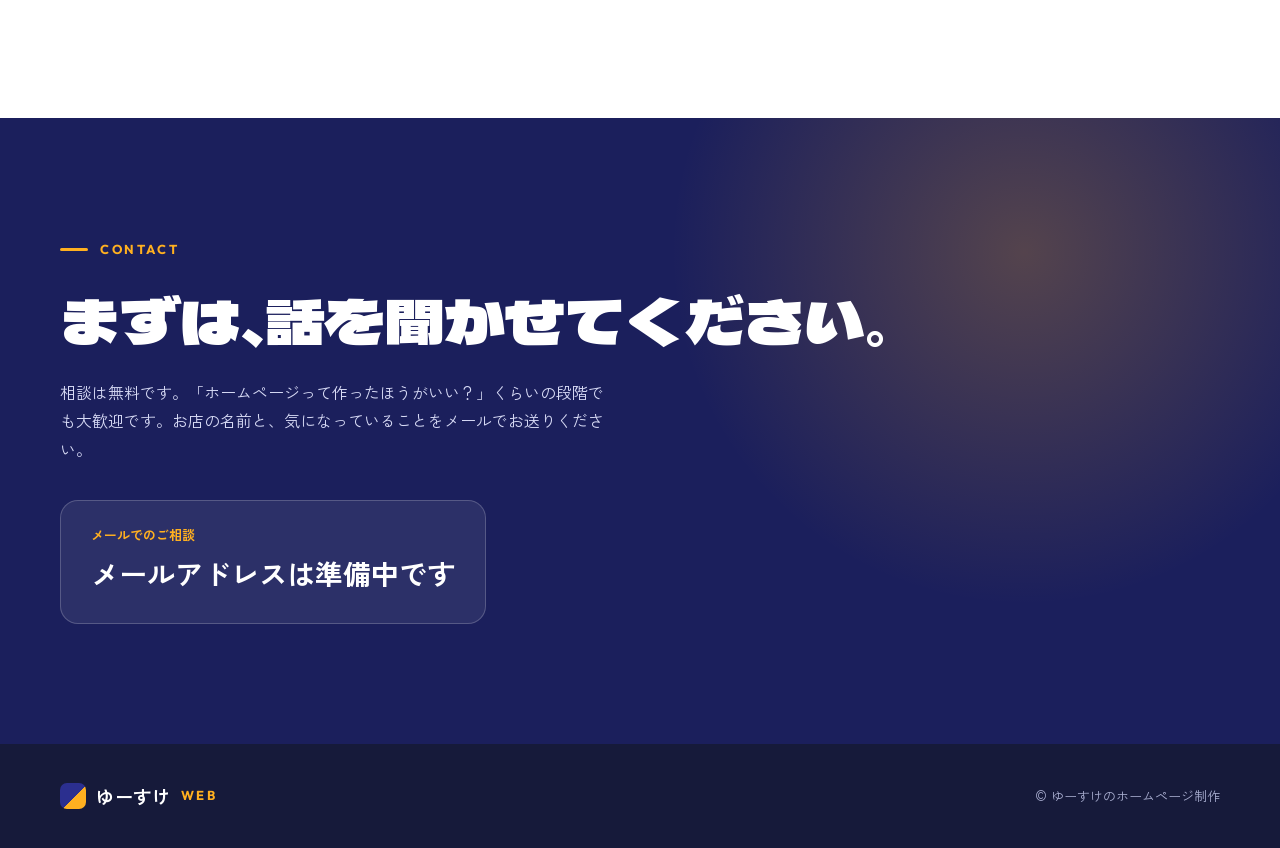
==== commit b87ee5c2: "サービスサイトの料金を「90,000円〜」の1つにし、相談をメールに変更 - 3プランをやめ、含まれる内容の一覧と「作る前にお見積り」を表示 - 相談の導線をリベシティのDMからメールに変更（アドレス" ====
--- a/portfolio/public/index.html
+++ b/portfolio/public/index.html
@@ -171,41 +171,25 @@
   <section class="section" id="price">
     <div class="wrap">
       <p class="eyebrow">PRICE</p>
-      <h2 class="title">料金プラン</h2>
-      <div class="plans">
-        <article class="plan">
-          <h3 class="plan__name">ライト</h3>
-          <p class="plan__price">30,000<small>円</small></p>
-          <p class="plan__days">公開まで 約7日</p>
-          <ul class="plan__list">
-            <li>縦に長い1ページ</li>
-            <li>お問い合わせ（フォームかLINE）</li>
-            <li>スマホ対応</li>
-          </ul>
-        </article>
-        <article class="plan plan--pick">
-          <p class="plan__badge">おすすめ</p>
-          <h3 class="plan__name">スタンダード</h3>
-          <p class="plan__price">60,000<small>円</small></p>
-          <p class="plan__days">公開まで 約14日</p>
-          <ul class="plan__list">
-            <li>トップ＋下のページ3つ</li>
-            <li>インスタ連携の施工事例</li>
-            <li>お問い合わせ（フォームかLINE）</li>
-          </ul>
-        </article>
-        <article class="plan">
-          <h3 class="plan__name">プレミアム</h3>
-          <p class="plan__price">90,000<small>円</small></p>
-          <p class="plan__days">公開まで 約21日</p>
-          <ul class="plan__list">
-            <li>スタンダードの内容すべて</li>
-            <li>背景動画</li>
-            <li>キャッチコピーと文章づくり</li>
-          </ul>
-        </article>
-      </div>
-      <p class="plans__common">どのプランにも、公開作業、ページの説明文の設定（かんたんなSEO対策）、公開から1か月間の文章・写真の差し替えが入っています。追加の料金がかかるときは、かならず作業の前に金額をお伝えします。</p>
+      <h2 class="title">料金</h2>
+      <article class="price">
+        <div class="price__main">
+          <p class="price__label">ホームページ制作</p>
+          <p class="price__num">90,000<small>円〜</small></p>
+          <p class="price__sub">ページ数や必要な機能をお聞きして、作る前にお見積りします。</p>
+        </div>
+        <ul class="price__list">
+          <li>トップページ＋下のページ</li>
+          <li>インスタ連携の施工事例</li>
+          <li>お問い合わせ（フォームかLINE）</li>
+          <li>スマホ対応</li>
+          <li>今のアドレスのままの切り替え</li>
+          <li>ページの説明文の設定（かんたんなSEO対策）</li>
+          <li>使い方と引き継ぎの資料</li>
+          <li>公開から1か月間の文章・写真の差し替え</li>
+        </ul>
+      </article>
+      <p class="plans__common">毎月の保守料はありません。かかるのはドメイン代（年に1,500円ほどから）だけです。追加の料金がかかるときは、かならず作業の前に金額をお伝えします。</p>
     </div>
   </section>
 
@@ -215,7 +199,7 @@
       <p class="eyebrow">FLOW</p>
       <h2 class="title">ご依頼の流れ</h2>
       <ol class="flow">
-        <li><span class="flow__n">01</span><h3>無料相談</h3><p>どんなお店か、誰に来てほしいかをお聞きします。</p></li>
+        <li><span class="flow__n">01</span><h3>メールで相談</h3><p>どんなお店か、誰に来てほしいかをお聞きします。</p></li>
         <li><span class="flow__n">02</span><h3>お見積り</h3><p>ページの構成と料金を、文字でお渡しします。</p></li>
         <li><span class="flow__n">03</span><h3>写真のご用意</h3><p>現場やお店の写真をスマホで撮って送ってください。</p></li>
         <li><span class="flow__n">04</span><h3>デザイン案</h3><p>画像で何案かお見せして、選んでいただきます。</p></li>
@@ -245,8 +229,11 @@
     <div class="wrap contact__inner">
       <p class="eyebrow eyebrow--light">CONTACT</p>
       <h2 class="contact__title">まずは、話を<br class="sp">聞かせてください。</h2>
-      <p class="contact__lead">相談は無料です。「ホームページって作ったほうがいい？」くらいの段階でも大歓迎です。</p>
-      <a href="#" class="btn btn--sun btn--lg">リベシティでDMする</a>
+      <p class="contact__lead">相談は無料です。「ホームページって作ったほうがいい？」くらいの段階でも大歓迎です。お店の名前と、気になっていることをメールでお送りください。</p>
+      <div class="contact__mail">
+        <p class="contact__mail-label">メールでのご相談</p>
+        <p class="contact__mail-addr">メールアドレスは準備中です</p>
+      </div>
     </div>
   </section>
 
@@ -260,7 +247,7 @@
 </footer>
 
 <!-- スマホ用 固定ボタン -->
-<div class="fixed-cta"><a href="#contact" class="btn btn--sun">無料で相談する</a></div>
+<div class="fixed-cta"><a href="#contact" class="btn btn--sun">メールで無料相談</a></div>
 
 <script>
   if (window.matchMedia('(prefers-reduced-motion: reduce)').matches) {
--- a/portfolio/public/style.css
+++ b/portfolio/public/style.css
@@ -200,6 +200,22 @@
 .work--sub .work__shots { order: 2; }
 .work--sub .work__body h3 { font-size: 26px; }
 
+
+/* 料金（ひとつだけ） */
+.price { display: grid; grid-template-columns: 1fr 1.2fr; gap: 48px; align-items: center; background: var(--white); border: 2px solid var(--indigo); border-radius: 24px; padding: 48px 52px; box-shadow: 0 24px 50px rgba(43, 47, 143, .12); }
+.price__label { font-weight: 700; color: var(--ink-soft); }
+.price__num { font-family: var(--font-en); font-weight: 700; font-size: clamp(56px, 8vw, 88px); line-height: 1.1; color: var(--indigo); font-variant-numeric: tabular-nums; }
+.price__num small { font-family: var(--font-body); font-size: .3em; color: var(--ink); margin-left: 4px; }
+.price__sub { font-size: 14px; color: var(--ink-soft); margin-top: 8px; }
+.price__list { display: grid; grid-template-columns: 1fr 1fr; gap: 10px 24px; font-size: 15px; }
+.price__list li { padding-left: 1.6em; position: relative; }
+.price__list li::before { content: ""; position: absolute; left: 0; top: .55em; width: .9em; height: .5em; border-left: 2px solid var(--indigo); border-bottom: 2px solid var(--indigo); transform: rotate(-45deg); }
+
+/* 相談（メール） */
+.contact__mail { display: inline-block; background: rgba(255, 255, 255, .08); border: 1px solid rgba(255, 255, 255, .2); border-radius: 18px; padding: 22px 30px; }
+.contact__mail-label { font-size: 13px; color: var(--sun); font-weight: 700; }
+.contact__mail-addr { font-family: var(--font-en), var(--font-body); font-size: clamp(20px, 3vw, 28px); font-weight: 700; margin-top: 4px; user-select: all; word-break: break-all; }
+
 /* スマホ用 固定ボタン */
 .fixed-cta { display: none; }
 
@@ -221,6 +237,7 @@
   .site { width: 100%; }
   .update__arrow::before { width: 3px; height: 40px; }
   .plans { grid-template-columns: 1fr; max-width: 520px; }
+  .price { grid-template-columns: 1fr; gap: 28px; padding: 36px 32px; }
   .flow { grid-template-columns: 1fr; border-top: 0; border-left: 2px solid var(--ink); padding-left: 24px; gap: 22px; }
   .flow li { padding: 0; }
   .flow li::before { top: 6px; left: -32px; }
@@ -246,6 +263,9 @@
   .reason--big .reason__key { grid-row: auto; }
   .work__shots { padding: 0 34px 40px 0; }
   .options { padding: 28px 22px; }
+  .price { padding: 28px 22px; }
+  .price__list { grid-template-columns: 1fr; }
+  .contact__mail { display: block; padding: 18px 20px; }
   .options dl > div { flex-direction: column; gap: 2px; }
   .btn--lg { width: 100%; padding: 18px 24px; }
   .facts__word { font-size: 13px; }
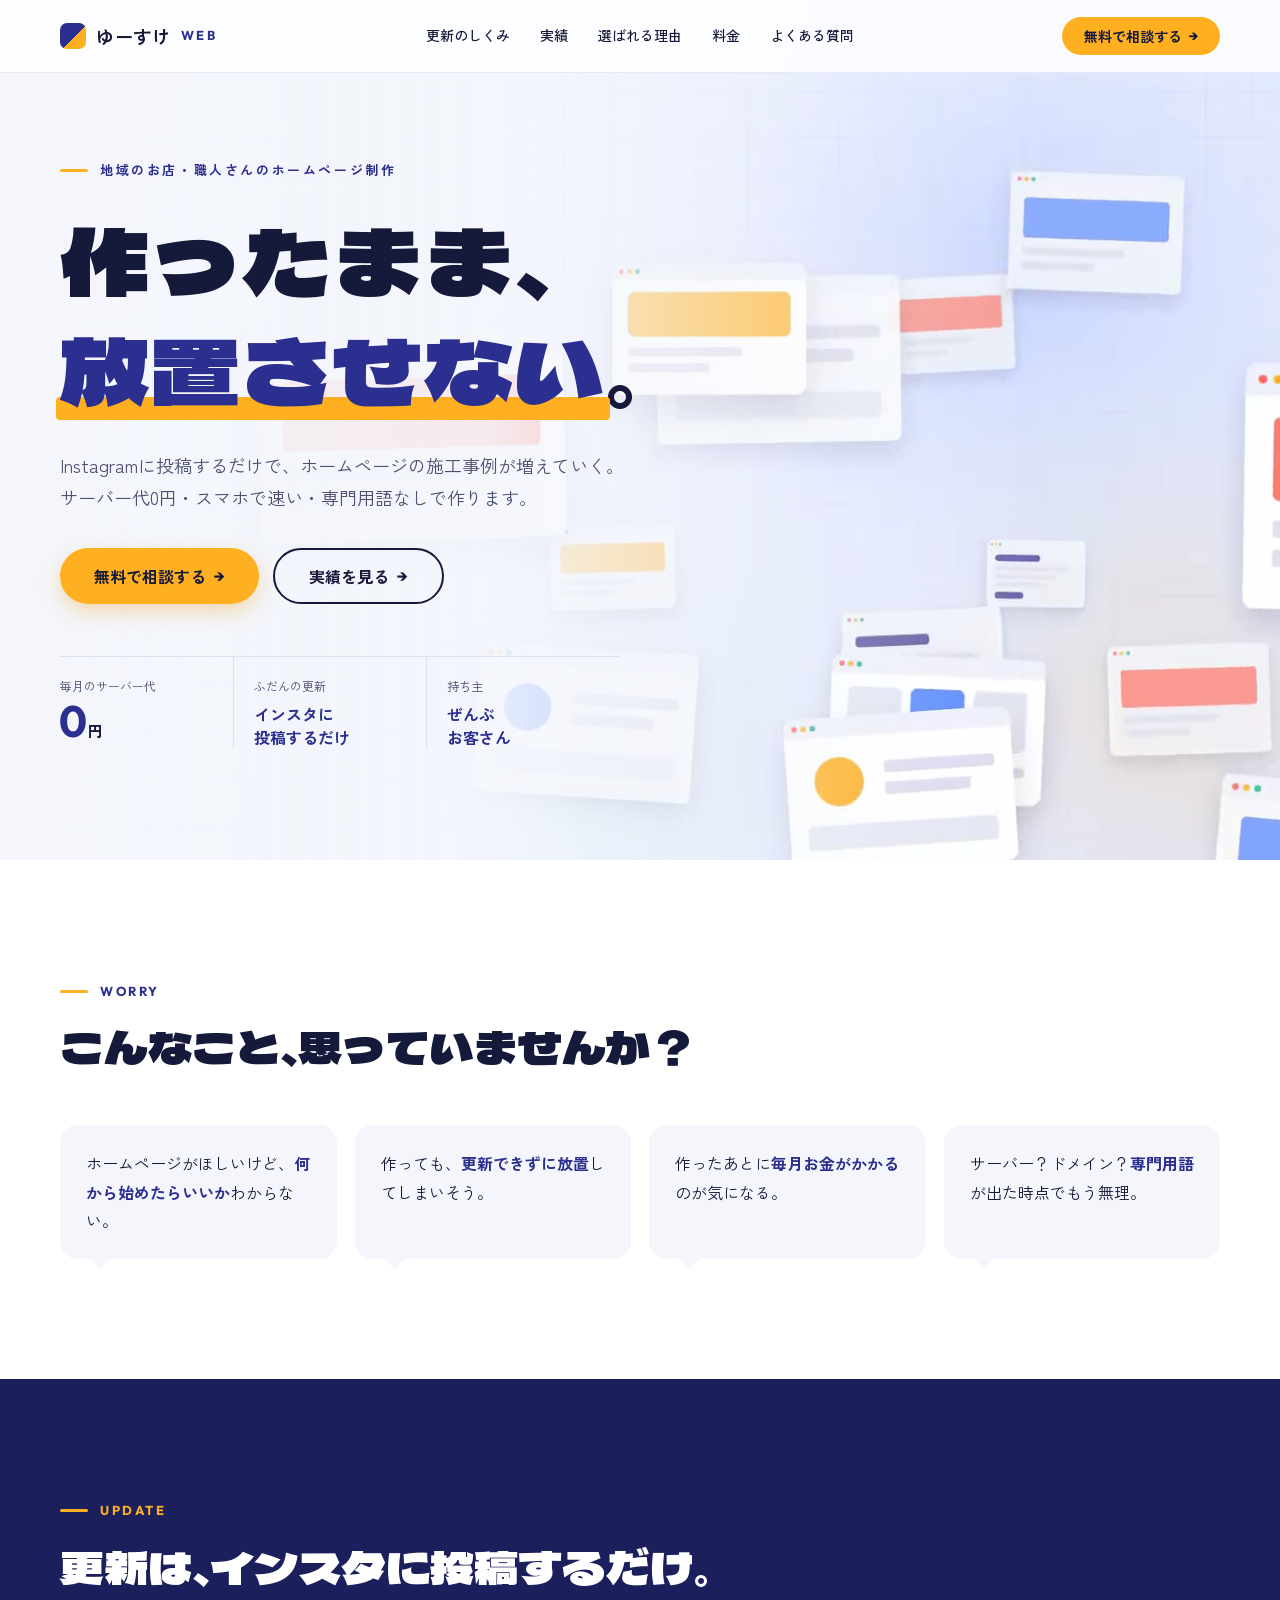
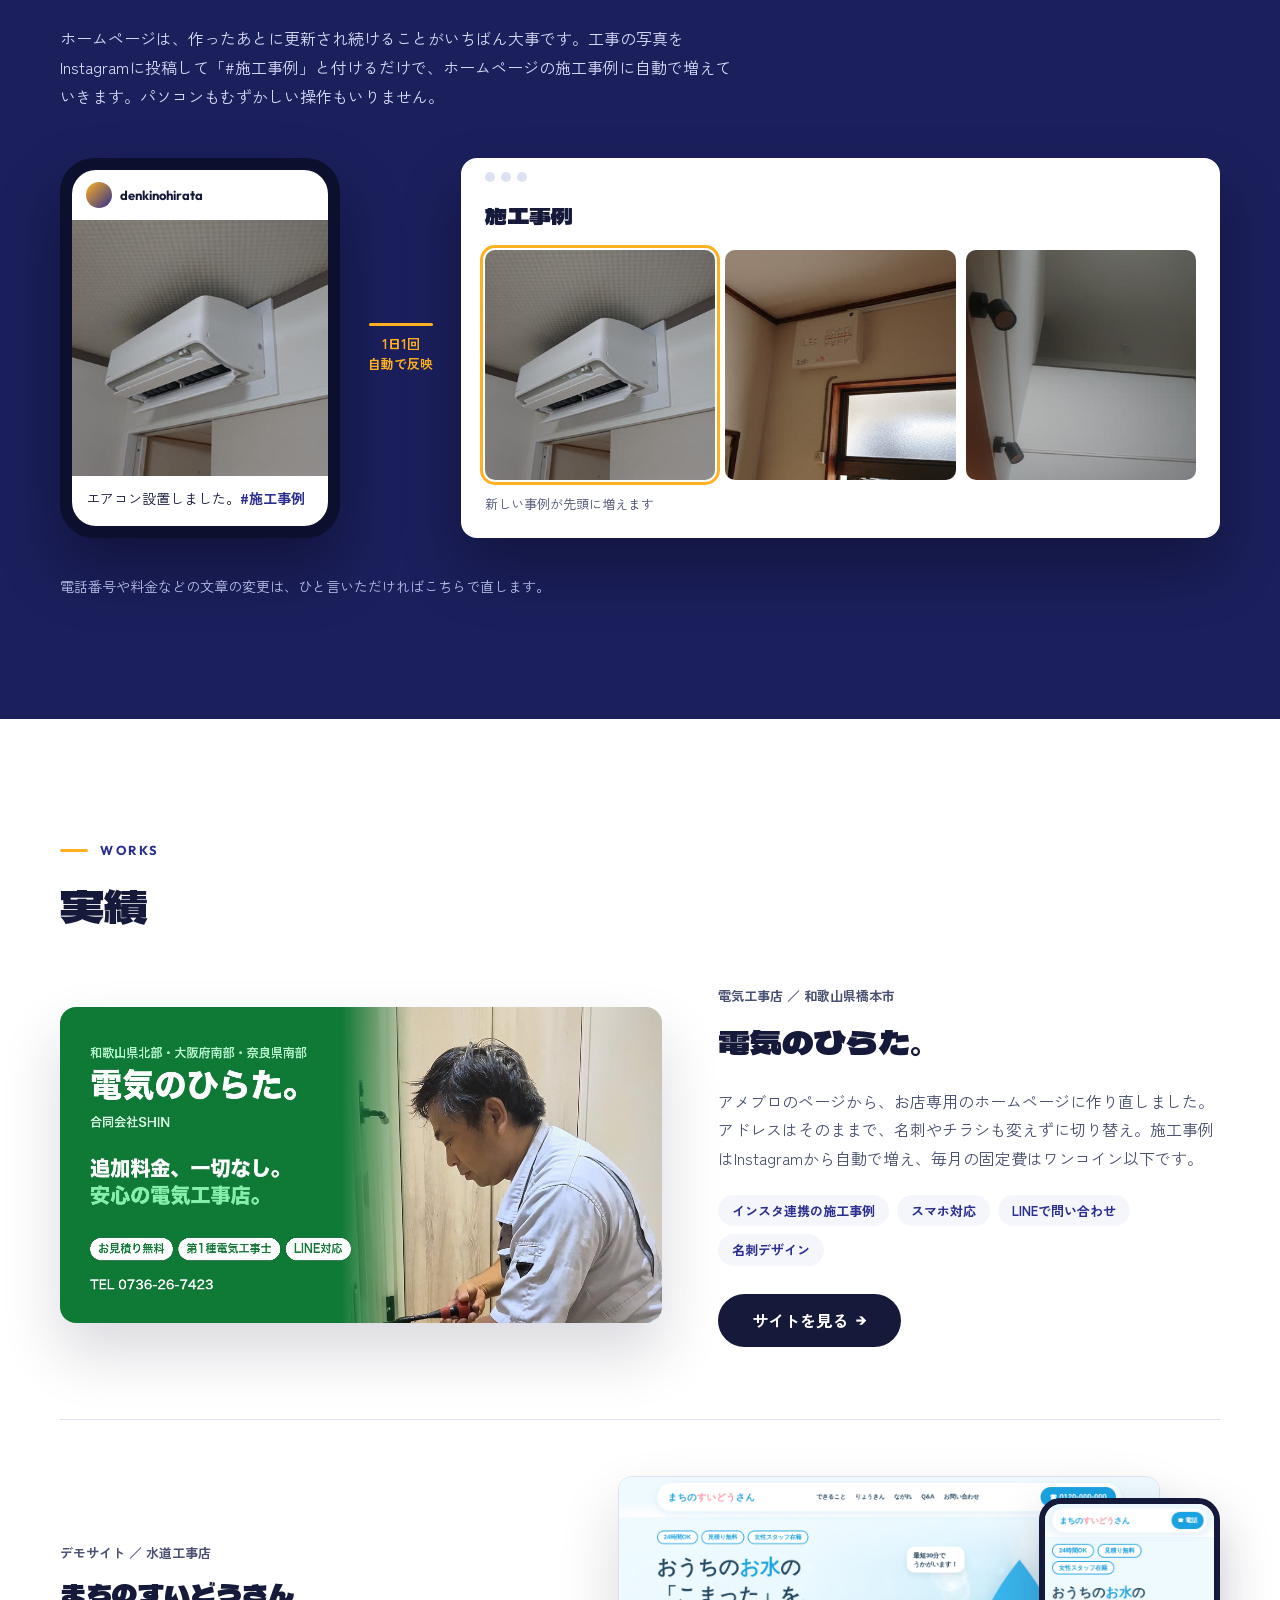
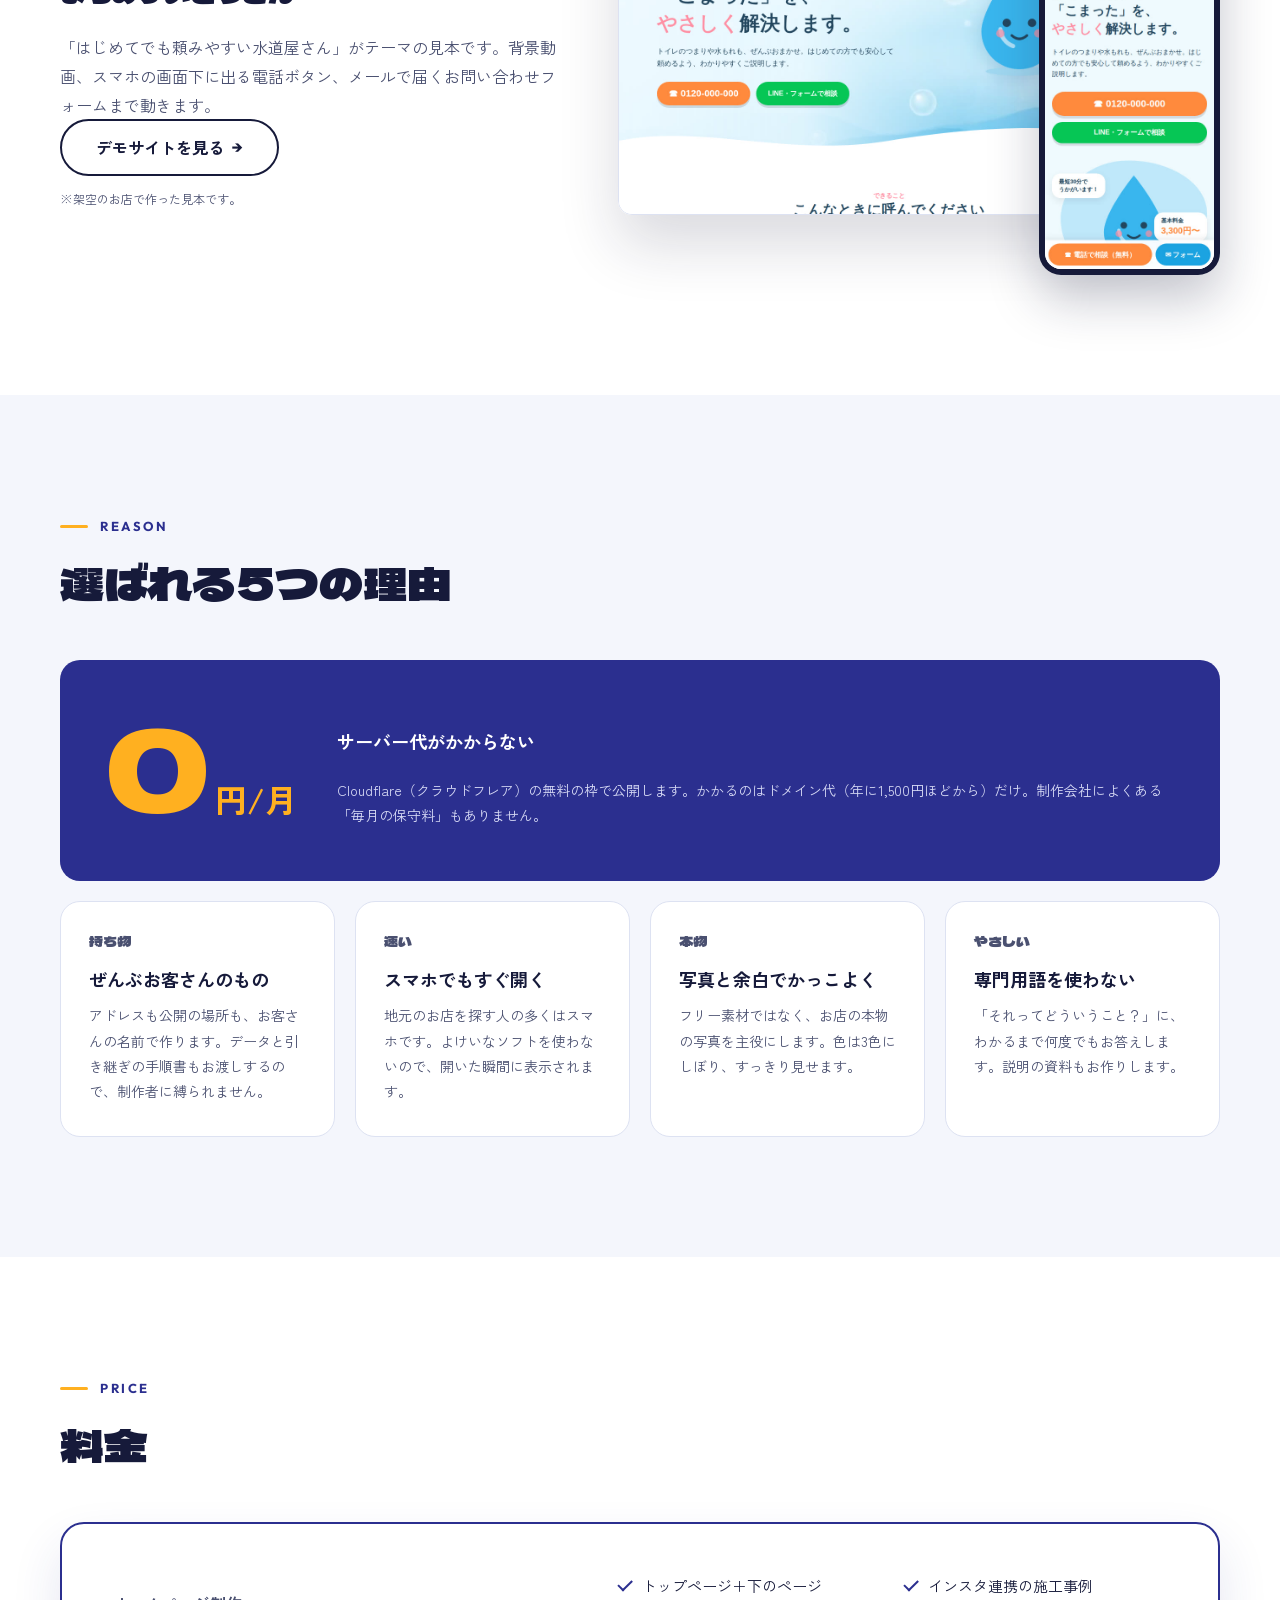
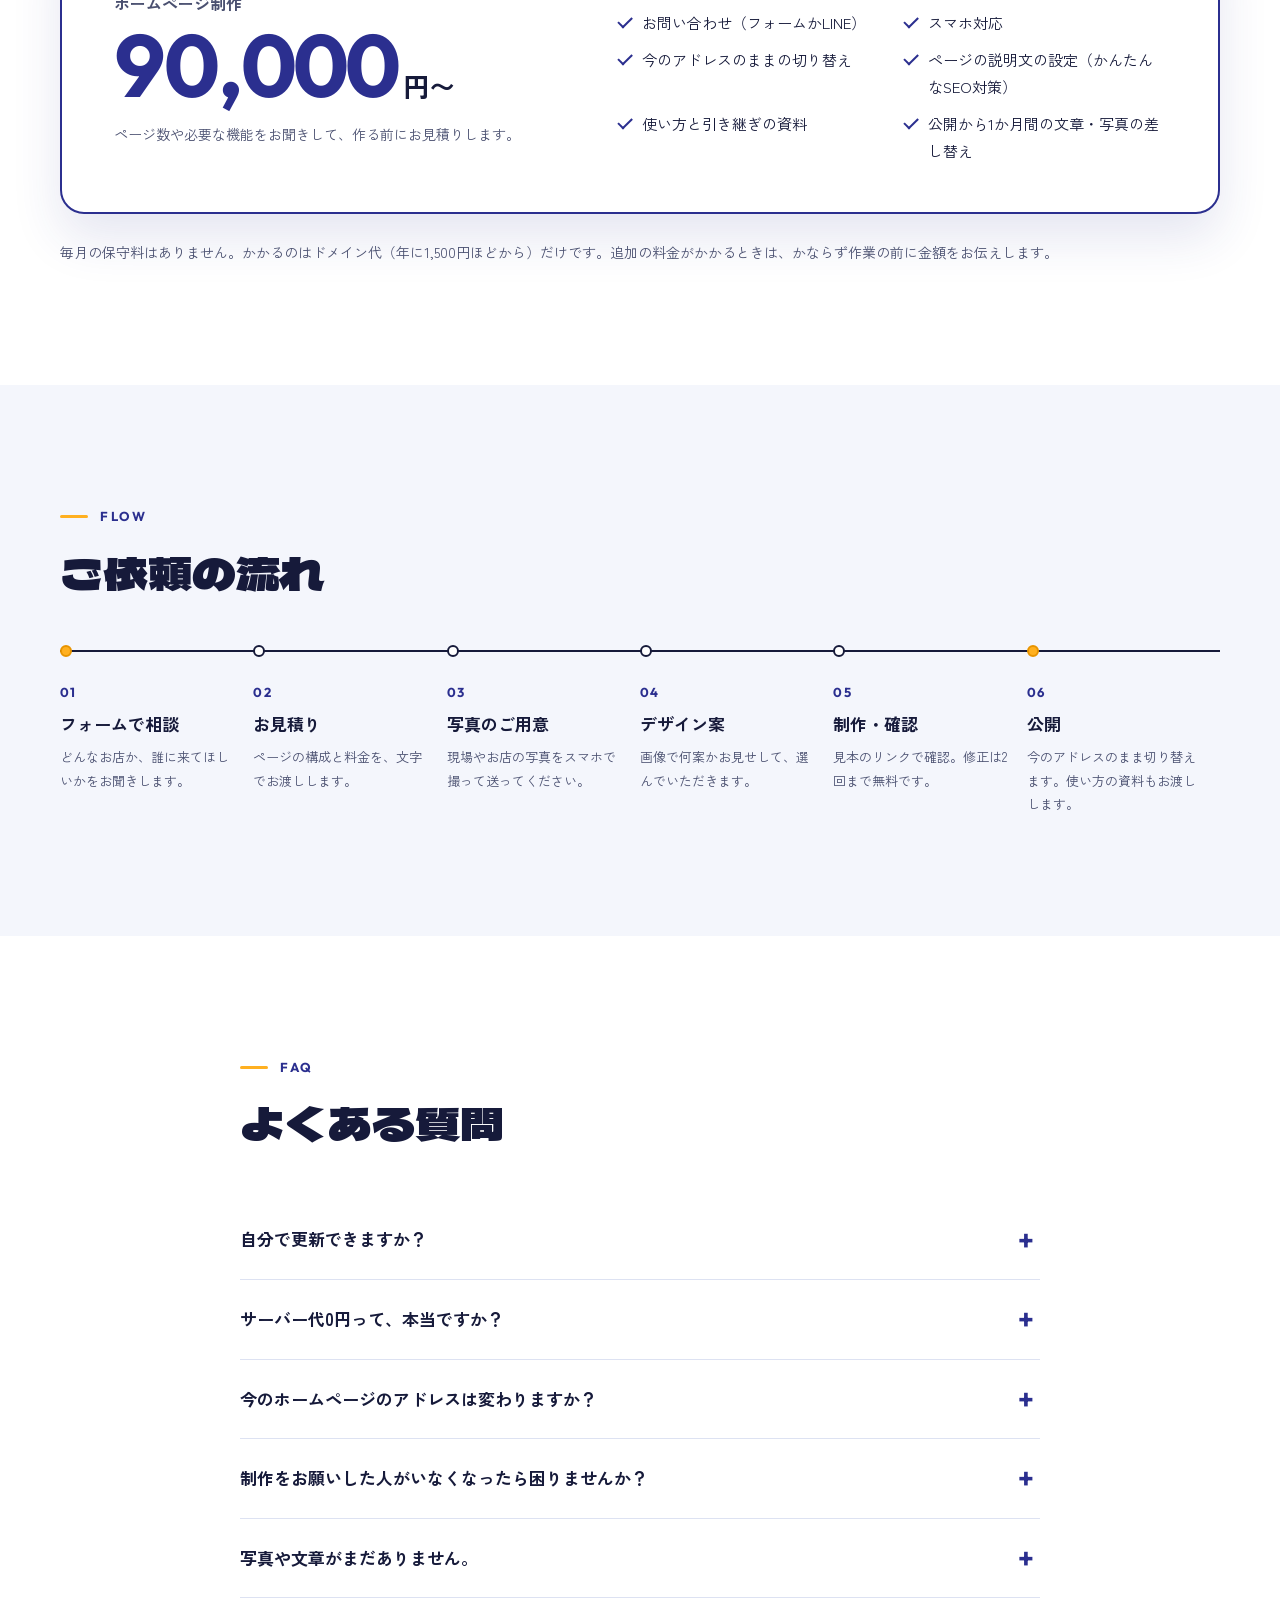
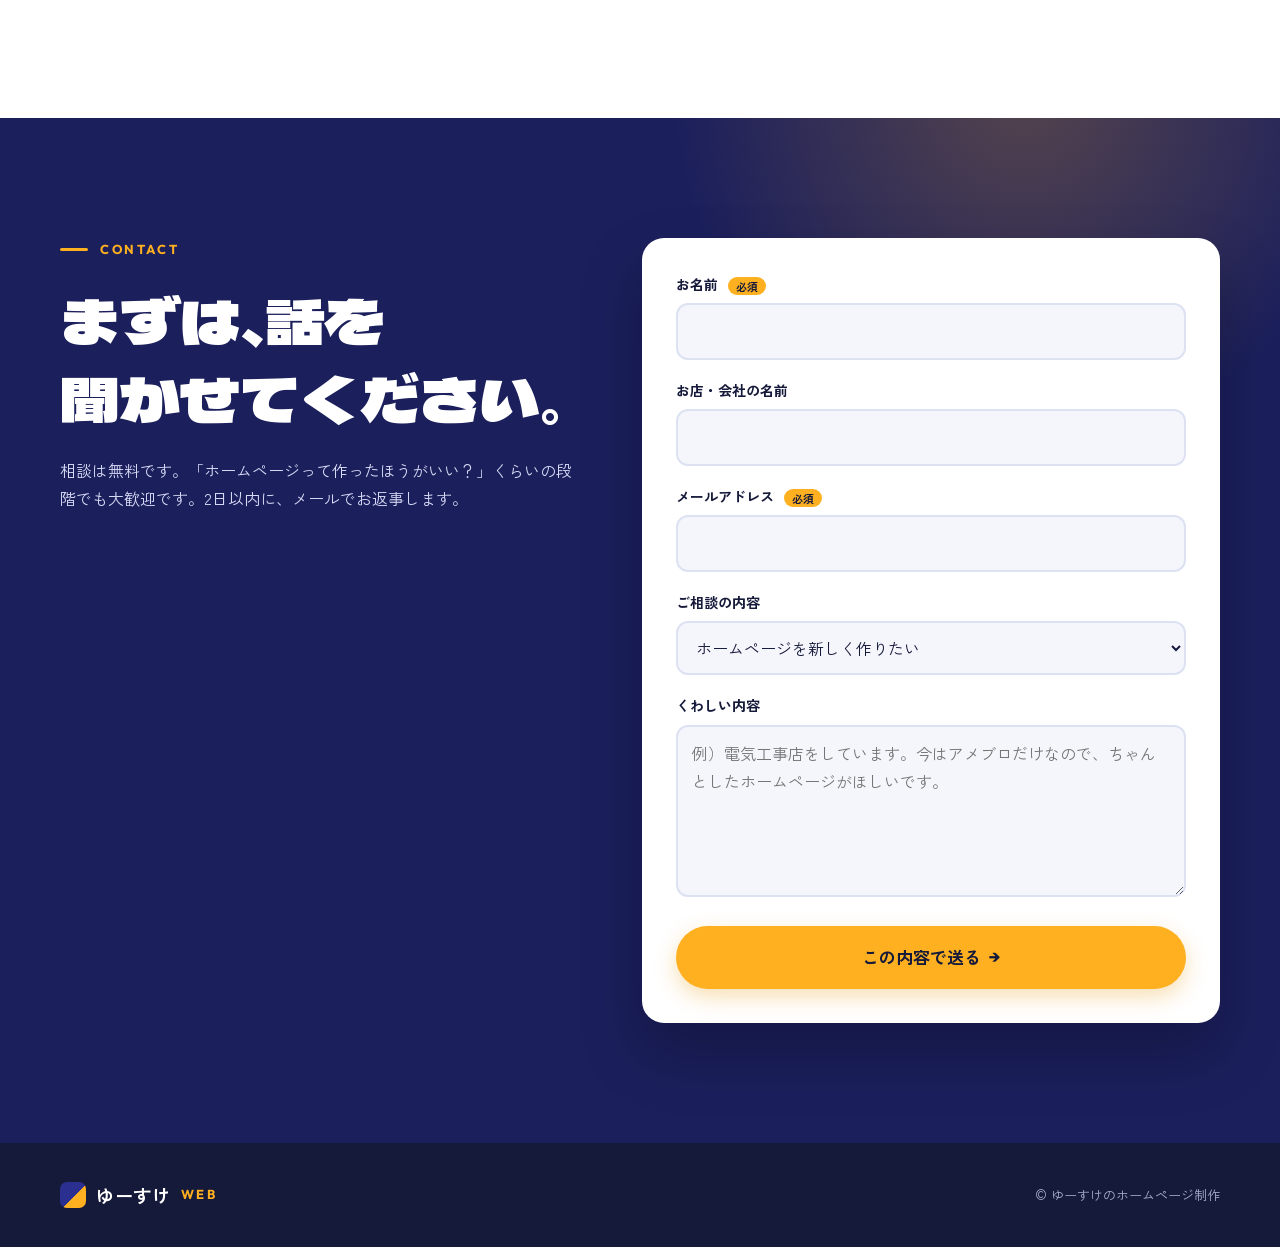
==== commit c65b19ce: "サービスサイトの相談をお問い合わせフォームに変更 - メールアドレスの表示をやめ、相談フォームを設置（名前・店名・メール・内容） - /api/contact を Worker で受け、Email R" ====
--- a/portfolio/public/index.html
+++ b/portfolio/public/index.html
@@ -199,7 +199,7 @@
       <p class="eyebrow">FLOW</p>
       <h2 class="title">ご依頼の流れ</h2>
       <ol class="flow">
-        <li><span class="flow__n">01</span><h3>メールで相談</h3><p>どんなお店か、誰に来てほしいかをお聞きします。</p></li>
+        <li><span class="flow__n">01</span><h3>フォームで相談</h3><p>どんなお店か、誰に来てほしいかをお聞きします。</p></li>
         <li><span class="flow__n">02</span><h3>お見積り</h3><p>ページの構成と料金を、文字でお渡しします。</p></li>
         <li><span class="flow__n">03</span><h3>写真のご用意</h3><p>現場やお店の写真をスマホで撮って送ってください。</p></li>
         <li><span class="flow__n">04</span><h3>デザイン案</h3><p>画像で何案かお見せして、選んでいただきます。</p></li>
@@ -227,13 +227,27 @@
   <!-- 相談 -->
   <section class="contact" id="contact">
     <div class="wrap contact__inner">
-      <p class="eyebrow eyebrow--light">CONTACT</p>
-      <h2 class="contact__title">まずは、話を<br class="sp">聞かせてください。</h2>
-      <p class="contact__lead">相談は無料です。「ホームページって作ったほうがいい？」くらいの段階でも大歓迎です。お店の名前と、気になっていることをメールでお送りください。</p>
-      <div class="contact__mail">
-        <p class="contact__mail-label">メールでのご相談</p>
-        <p class="contact__mail-addr">メールアドレスは準備中です</p>
-      </div>
+      <div class="contact__intro">
+        <p class="eyebrow eyebrow--light">CONTACT</p>
+        <h2 class="contact__title">まずは、話を<br>聞かせてください。</h2>
+        <p class="contact__lead">相談は無料です。「ホームページって作ったほうがいい？」くらいの段階でも大歓迎です。2日以内に、メールでお返事します。</p>
+      </div>
+      <form class="form" name="contact" method="POST" action="/api/contact">
+        <p class="form__hp"><label>入力しないでください <input name="bot-field" tabindex="-1" autocomplete="off"></label></p>
+        <label class="form__row"><span>お名前 <em>必須</em></span><input type="text" name="name" id="f-name" required autocomplete="name" maxlength="100"></label>
+        <label class="form__row"><span>お店・会社の名前</span><input type="text" name="shop" id="f-shop" autocomplete="organization" maxlength="100"></label>
+        <label class="form__row"><span>メールアドレス <em>必須</em></span><input type="email" name="email" id="f-email" required autocomplete="email" maxlength="200"></label>
+        <label class="form__row"><span>ご相談の内容</span>
+          <select name="kind" id="f-kind">
+            <option>ホームページを新しく作りたい</option>
+            <option>今のホームページを作り直したい</option>
+            <option>まずは話を聞いてみたい</option>
+            <option>そのほか</option>
+          </select>
+        </label>
+        <label class="form__row"><span>くわしい内容</span><textarea name="message" id="f-message" rows="5" maxlength="3000" placeholder="例）電気工事店をしています。今はアメブロだけなので、ちゃんとしたホームページがほしいです。"></textarea></label>
+        <button type="submit" class="btn btn--sun form__submit">この内容で送る</button>
+      </form>
     </div>
   </section>
 
@@ -247,7 +261,7 @@
 </footer>
 
 <!-- スマホ用 固定ボタン -->
-<div class="fixed-cta"><a href="#contact" class="btn btn--sun">メールで無料相談</a></div>
+<div class="fixed-cta"><a href="#contact" class="btn btn--sun">無料で相談する</a></div>
 
 <script>
   if (window.matchMedia('(prefers-reduced-motion: reduce)').matches) {
--- a/portfolio/public/style.css
+++ b/portfolio/public/style.css
@@ -211,10 +211,17 @@
 .price__list li { padding-left: 1.6em; position: relative; }
 .price__list li::before { content: ""; position: absolute; left: 0; top: .55em; width: .9em; height: .5em; border-left: 2px solid var(--indigo); border-bottom: 2px solid var(--indigo); transform: rotate(-45deg); }
 
-/* 相談（メール） */
-.contact__mail { display: inline-block; background: rgba(255, 255, 255, .08); border: 1px solid rgba(255, 255, 255, .2); border-radius: 18px; padding: 22px 30px; }
-.contact__mail-label { font-size: 13px; color: var(--sun); font-weight: 700; }
-.contact__mail-addr { font-family: var(--font-en), var(--font-body); font-size: clamp(20px, 3vw, 28px); font-weight: 700; margin-top: 4px; user-select: all; word-break: break-all; }
+/* 相談フォーム */
+.contact__inner { display: grid; grid-template-columns: 1fr 1.1fr; gap: 56px; align-items: start; }
+.form { background: var(--white); color: var(--ink); border-radius: 22px; padding: 34px; box-shadow: 0 30px 60px rgba(0, 0, 0, .25); }
+.form__row { display: block; margin-bottom: 18px; }
+.form__row span { display: block; font-weight: 700; font-size: 14px; margin-bottom: 6px; }
+.form__row em { font-style: normal; background: var(--sun); color: var(--ink); font-size: 11px; border-radius: 999px; padding: 1px 8px; margin-left: 6px; vertical-align: middle; }
+.form input, .form select, .form textarea { width: 100%; font: inherit; font-size: 16px; color: var(--ink); background: var(--paper); border: 2px solid var(--line); border-radius: 12px; padding: 12px 14px; }
+.form input:focus, .form select:focus, .form textarea:focus { outline: none; border-color: var(--indigo); background: var(--white); }
+.form__hp { position: absolute; left: -9999px; }
+.form__submit { width: 100%; border: 0; cursor: pointer; font: inherit; font-weight: 700; font-size: 17px; margin-top: 4px; }
+.form__done { margin-top: 14px; background: var(--paper); border-radius: 12px; padding: 14px; font-weight: 700; color: var(--indigo); text-align: center; }
 
 /* スマホ用 固定ボタン */
 .fixed-cta { display: none; }
@@ -238,6 +245,7 @@
   .update__arrow::before { width: 3px; height: 40px; }
   .plans { grid-template-columns: 1fr; max-width: 520px; }
   .price { grid-template-columns: 1fr; gap: 28px; padding: 36px 32px; }
+  .contact__inner { grid-template-columns: 1fr; gap: 36px; }
   .flow { grid-template-columns: 1fr; border-top: 0; border-left: 2px solid var(--ink); padding-left: 24px; gap: 22px; }
   .flow li { padding: 0; }
   .flow li::before { top: 6px; left: -32px; }
@@ -265,7 +273,7 @@
   .options { padding: 28px 22px; }
   .price { padding: 28px 22px; }
   .price__list { grid-template-columns: 1fr; }
-  .contact__mail { display: block; padding: 18px 20px; }
+  .form { padding: 24px 18px; }
   .options dl > div { flex-direction: column; gap: 2px; }
   .btn--lg { width: 100%; padding: 18px 24px; }
   .facts__word { font-size: 13px; }
